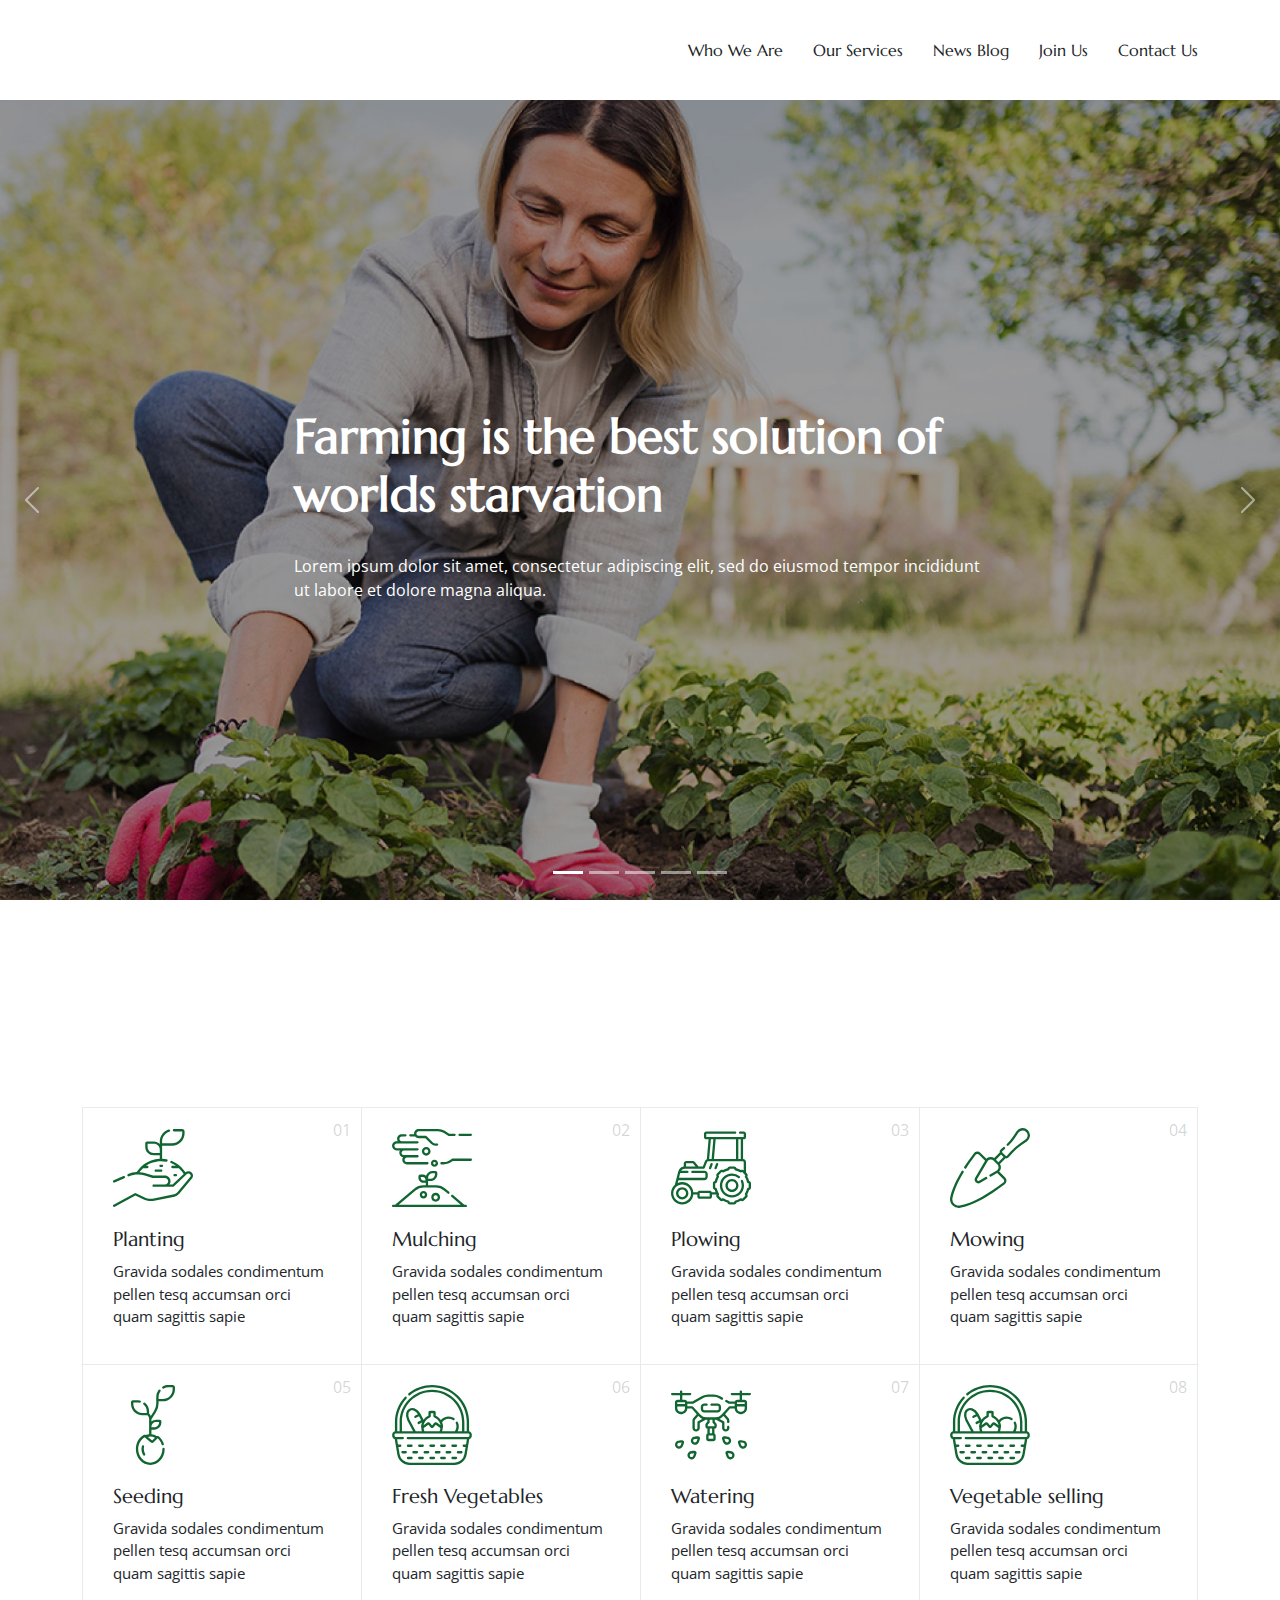
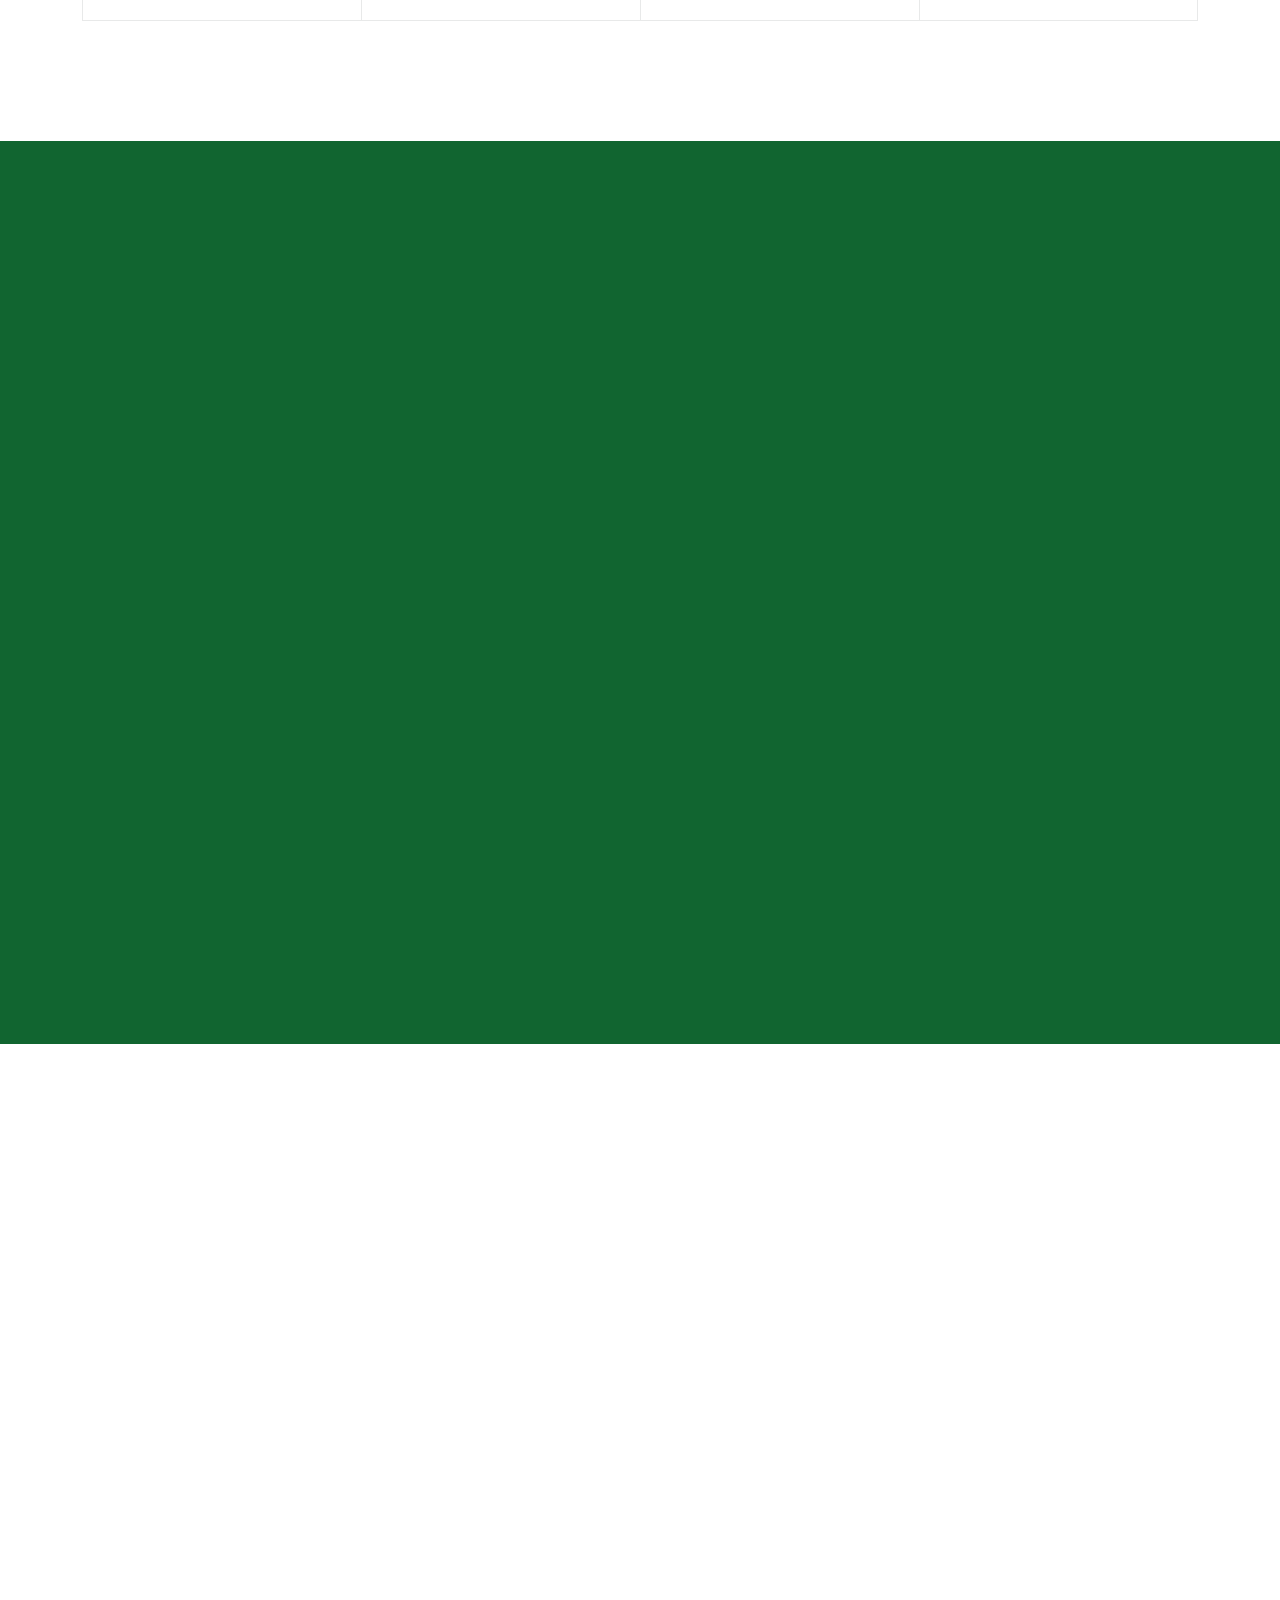
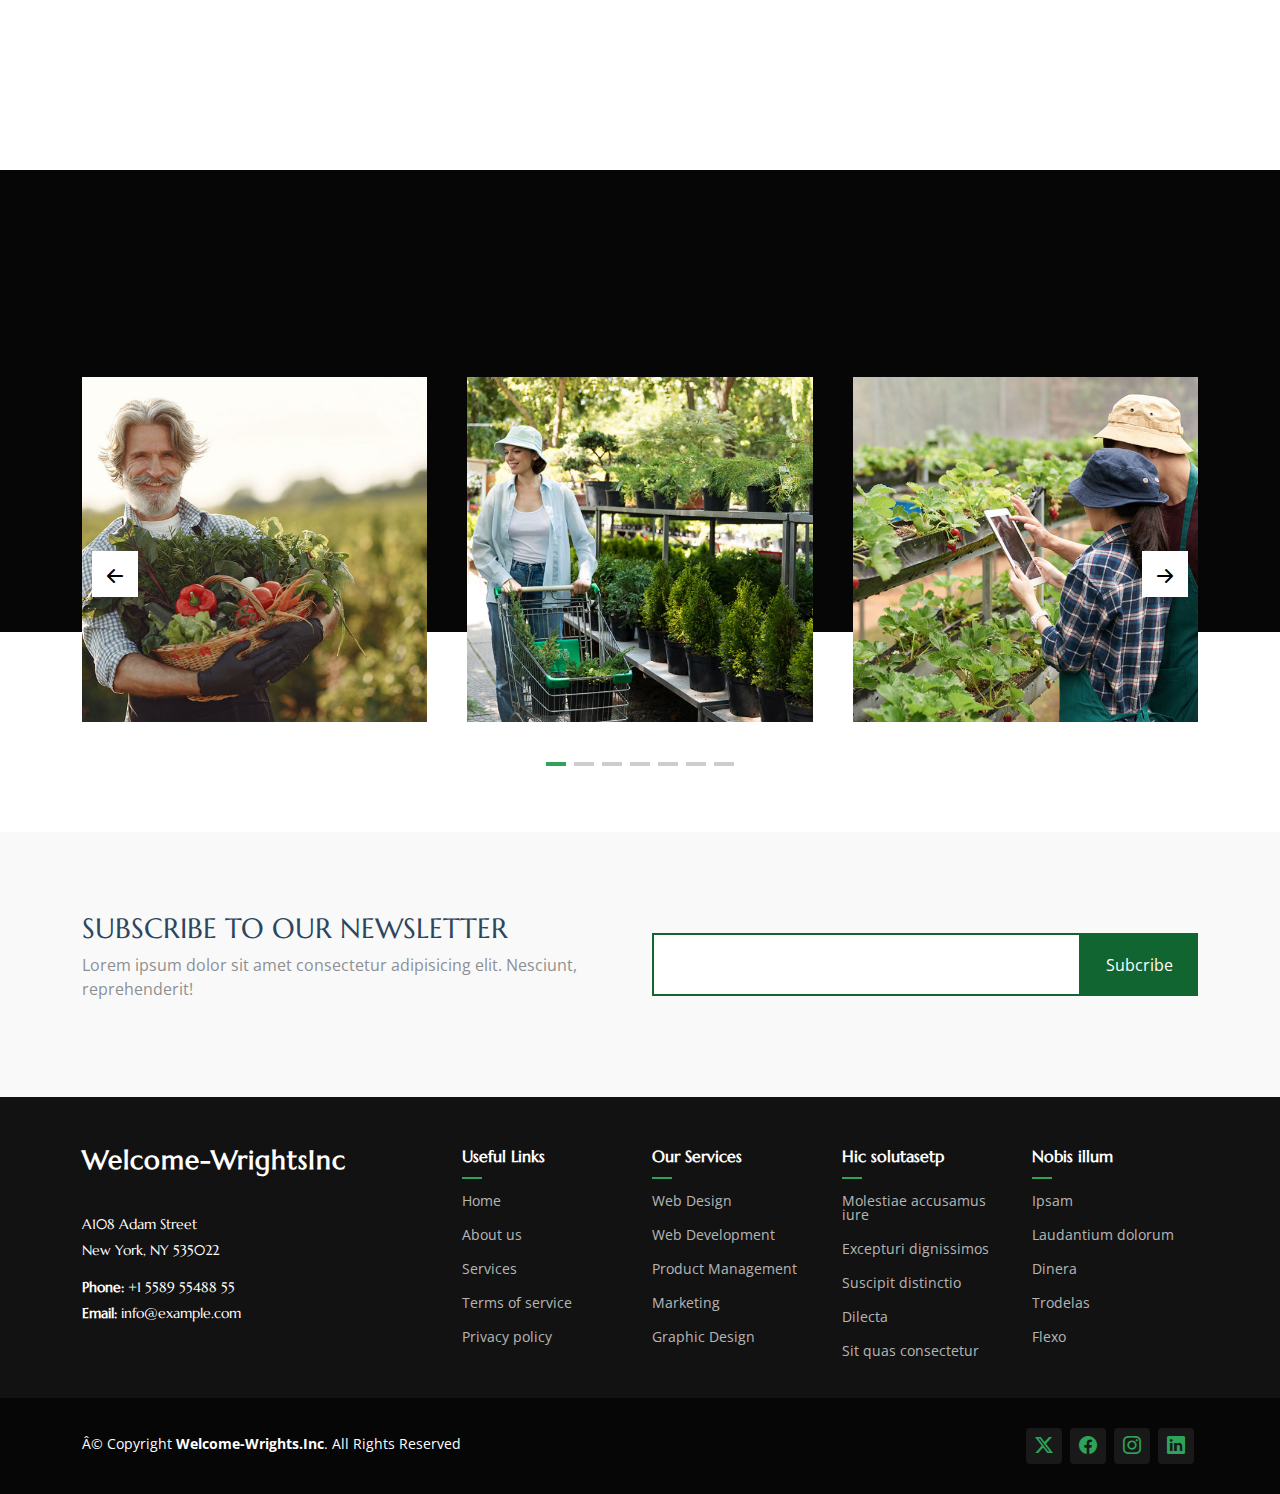
==== index.html @ 8cc0ffb5 "first commit" ====
<!DOCTYPE html>
<html lang="zxx" class="no-js">
<head>
	<!-- Mobile Specific Meta -->
	<meta name="viewport" content="width=device-width, initial-scale=1, shrink-to-fit=no">
	<!-- Favicon-->
	<link rel="shortcut icon" href="img/fav.png">
	<!-- Author Meta -->
	<meta name="author" content="colorlib">
	<script src="https://static.elfsight.com/platform/platform.js" async></script>
	<div class="elfsight-app-9f8ec6e3-cf6f-4359-8023-d1d1eb75f47d" data-elfsight-app-lazy></div>
	<!-- Meta Description -->
	<meta name="google-site-verification" content="7O9SSXPkQpQ-Ui23Q8SfwBInpYuEIX76xic8Qm2KgvQ" />
	<meta name="description" content="">
	<!-- Meta Keyword -->
	<link href="https://unpkg.com/aos@2.3.1/dist/aos.css" rel="stylesheet">

	<script src="https://unpkg.com/aos@2.3.1/dist/aos.js"></script>

	<meta name="keywords" content="">


    <!-- <link rel="manifest" href="site.webmanifest"> -->
    <link rel="shortcut icon" type="image/x-icon" href="#">
    <!-- Place favicon.ico in the root directory -->


    <meta name="og:title" content="Welcome and Wrights Inc"> 
    <meta content="Welcome and Wrights Inc" name="description">
    <!-- <meta content="abitu group limited, An abituworld of services" name="keywords"> -->
  
    <meta content="Welcome and Wrights Inc" name="keywords">
    <meta name="og:image" content="#">


	<!-- meta character set -->
	<meta charset="UTF-8">
	<!-- Site Title -->
	<title>Welcome and Wrights Inc</title>


  <!-- Favicons -->
  <link href="assets/img/favicon.png" rel="icon">
  <link href="assets/img/apple-touch-icon.png" rel="apple-touch-icon">

  <!-- Fonts -->
  <link href="https://fonts.googleapis.com" rel="preconnect">
  <link href="https://fonts.gstatic.com" rel="preconnect" crossorigin>
  <link href="https://fonts.googleapis.com/css2?family=Open+Sans:ital,wght@0,300;0,400;0,500;0,600;0,700;0,800;1,300;1,400;1,500;1,600;1,700;1,800&family=Marcellus:wght@400&display=swap" rel="stylesheet">

  <!-- Vendor CSS Files -->
  <link href="assets/vendor/bootstrap/css/bootstrap.min.css" rel="stylesheet">
  <link href="assets/vendor/bootstrap-icons/bootstrap-icons.css" rel="stylesheet">
  <link href="assets/vendor/aos/aos.css" rel="stylesheet">
  <link href="assets/vendor/swiper/swiper-bundle.min.css" rel="stylesheet">
  <link href="assets/vendor/glightbox/css/glightbox.min.css" rel="stylesheet">

  <!-- Main CSS File -->
  <link href="assets/css/main.css" rel="stylesheet">

  <!-- =======================================================
  * Template Name: AgriCulture
  * Template URL: https://bootstrapmade.com/agriculture-bootstrap-website-template/
  * Updated: Aug 07 2024 with Bootstrap v5.3.3
  * Author: BootstrapMade.com
  * License: https://bootstrapmade.com/license/
  ======================================================== -->
</head>

<body class="index-page">

  <header id="header" class="header d-flex align-items-center position-relative">
    <div class="container-fluid container-xl position-relative d-flex align-items-center justify-content-between">

      <a href="index.html" class="logo d-flex align-items-center">
        <!-- Uncomment the line below if you also wish to use an image logo -->
        <!-- <img src="assets/img/logo.png" alt="AgriCulture"> -->
        <!-- <h1 class="sitename">AgriCulture</h1>  -->
      </a>

      <nav id="navmenu" class="navmenu">
        <ul>
          <li><a href="about.html">Who We Are</a></li>
          <li><a href="services.html">Our Services</a></li>
          <li><a href="blog.html">News Blog</a></li>
          <!-- <li class="dropdown"><a href="#"><span>Dropdown</span> <i class="bi bi-chevron-down toggle-dropdown"></i></a>
            <ul>
              <li><a href="#">Dropdown 1</a></li>
              <li class="dropdown"><a href="#"><span>Deep Dropdown</span> <i class="bi bi-chevron-down toggle-dropdown"></i></a>
                <ul>
                  <li><a href="#">Deep Dropdown 1</a></li>
                  <li><a href="#">Deep Dropdown 2</a></li>
                  <li><a href="#">Deep Dropdown 3</a></li>
                  <li><a href="#">Deep Dropdown 4</a></li>
                  <li><a href="#">Deep Dropdown 5</a></li>
                </ul>
              </li>
              <li><a href="#">Dropdown 2</a></li>
              <li><a href="#">Dropdown 3</a></li>
              <li><a href="#">Dropdown 4</a></li>
            </ul>
          </li> -->
          <li><a href="contact.html">Join Us</a></li>
          <li><a href="">Contact Us</a></li>
        </ul>
        <i class="mobile-nav-toggle d-xl-none bi bi-list"></i>
      </nav>

    </div>
  </header>


  <main class="main">

    <!-- Hero Section -->
    <section id="hero" class="hero section dark-background">

      <div id="hero-carousel" class="carousel slide carousel-fade" data-bs-ride="carousel" data-bs-interval="5000">

        <div class="carousel-item active">
          <img src="assets/img/hero_1.jpg" alt="">
          <div class="carousel-container">
            <h2>Farming is the best solution of worlds starvation</h2>
            <p>Lorem ipsum dolor sit amet, consectetur adipiscing elit, sed do eiusmod tempor incididunt ut labore et dolore magna aliqua.</p>
          </div>
        </div><!-- End Carousel Item -->

        <div class="carousel-item">
          <img src="assets/img/hero_2.jpg" alt="">
          <div class="carousel-container">
            <h2>Organic vegetables is good for health</h2>
            <p>Nam libero tempore, cum soluta nobis est eligendi optio cumque nihil impedit quo minus id quod maxime placeat facere possimus.</p>
          </div>
        </div><!-- End Carousel Item -->

        <div class="carousel-item">
          <img src="assets/img/hero_3.jpg" alt="">
          <div class="carousel-container">
            <h2>Providing Fresh Produce Every Single Day</h2>
            <p>Beatae vitae dicta sunt explicabo. Nemo enim ipsam voluptatem quia voluptas sit aspernatur aut odit aut fugit.</p>
          </div>
        </div><!-- End Carousel Item -->

        <div class="carousel-item">
          <img src="assets/img/hero_4.jpg" alt="">
          <div class="carousel-container">
            <h2>Farming as a Passione</h2>
            <p>Neque porro quisquam est, qui dolorem ipsum quia dolor sit amet, consectetur, adipisci velit, sed quia non numquam eius.</p>
          </div>
        </div><!-- End Carousel Item -->

        <div class="carousel-item">
          <img src="assets/img/hero_5.jpg" alt="">
          <div class="carousel-container">
            <h2>Good Food For All</h2>
            <p>Lorem ipsum dolor sit amet, consectetur adipiscing elit, sed do eiusmod tempor incididunt ut labore et dolore magna aliqua.</p>
          </div>
        </div><!-- End Carousel Item -->

        <a class="carousel-control-prev" href="#hero-carousel" role="button" data-bs-slide="prev">
          <span class="carousel-control-prev-icon bi bi-chevron-left" aria-hidden="true"></span>
        </a>

        <a class="carousel-control-next" href="#hero-carousel" role="button" data-bs-slide="next">
          <span class="carousel-control-next-icon bi bi-chevron-right" aria-hidden="true"></span>
        </a>

        <ol class="carousel-indicators"></ol>

      </div>

    </section><!-- /Hero Section -->

    <!-- Services Section -->
    <section id="services" class="services section">

      <!-- Section Title -->
      <div class="container section-title" data-aos="fade-up">
        <h2>SERVICES</h2>
        <p>Providing Fresh Produce Every Single Day</p>
      </div><!-- End Section Title -->
      <div class="content">
        <div class="container">
          <div class="row g-0">
            <div class="col-lg-3 col-md-6">
              <div class="service-item">
                <span class="number">01</span>
                <div class="service-item-icon">
                  <svg xmlns="http://www.w3.org/2000/svg" version="1.1" xmlns:xlink="http://www.w3.org/1999/xlink" width="80" height="80" x="0" y="0" viewBox="0 0 509.435 509.435" style="enable-background: new 0 0 512 512" xml:space="preserve" class="">
                    <g>
                      <path d="M7.506 347.639c.994 0 2.005-.199 2.976-.619l62.037-26.857a7.5 7.5 0 0 0 3.903-9.862 7.5 7.5 0 0 0-9.862-3.903L4.523 333.255a7.501 7.501 0 0 0 2.983 14.384zM500.883 283.197c-10.953-10.952-28.175-11.423-39.689-1.267l-10.034-13.307c-19.783-26.239-46.1-46.623-76.103-58.948a7.5 7.5 0 0 0-5.699 13.875c11.136 4.575 21.708 10.382 31.567 17.249h-22.621c-4.143 0-7.5 3.358-7.5 7.5s3.357 7.5 7.5 7.5h41.188a169.382 169.382 0 0 1 19.691 21.855l11.048 14.652-71.171 67.597h-19.48a35.772 35.772 0 0 0 6.775-20.976c0-19.837-16.139-35.975-35.976-35.975h-75.023l-48.33-15.005a160.871 160.871 0 0 0-37.992-6.934l2.533-3.359a169.852 169.852 0 0 1 19.67-21.855h27.398c4.143 0 7.5-3.358 7.5-7.5s-3.357-7.5-7.5-7.5h-8.848a165.125 165.125 0 0 1 38.01-19.73c28.992-10.532 60.376-12.89 90.754-6.821a7.498 7.498 0 0 0 8.824-5.885 7.5 7.5 0 0 0-5.885-8.824 184.517 184.517 0 0 0-28.616-3.4v-83.727h64.189c43.49 0 78.872-35.382 78.872-78.872V22.488c0-8.712-7.088-15.801-15.801-15.801h-51.729c-4.143 0-7.5 3.358-7.5 7.5s3.357 7.5 7.5 7.5h51.729c.441 0 .801.359.801.801v11.051c0 35.219-28.653 63.872-63.872 63.872h-64.189V85.559c0-28.082 18.793-53.262 45.701-61.234a7.5 7.5 0 1 0-4.261-14.382c-15.972 4.732-30.338 14.681-40.451 28.015-10.46 13.79-15.988 30.25-15.988 47.601v16.416c-9.59-9.839-22.97-15.965-37.762-15.965h-43.432c-6.193 0-11.232 5.039-11.232 11.232v23.629c0 29.093 23.669 52.762 52.763 52.762h39.663v22.475a183.375 183.375 0 0 0-55.199 10.86c-32.974 11.978-61.705 33.297-83.085 61.653l-9.313 12.351a161.07 161.07 0 0 0-54.289 12.692 7.5 7.5 0 0 0-3.949 9.844 7.498 7.498 0 0 0 9.844 3.949c31.858-13.616 67.62-15.458 100.696-5.188l49.416 15.343c.72.224 1.47.337 2.224.337h76.161c11.566 0 20.976 9.409 20.976 20.975s-9.409 20.976-20.976 20.976h-71.803c-4.143 0-7.5 3.358-7.5 7.5s3.357 7.5 7.5 7.5h123.477a7.5 7.5 0 0 0 5.165-2.062l83.48-79.289c5.56-5.279 14.158-5.167 19.577.252a13.957 13.957 0 0 1 .853 18.9l-80.942 97.046a37.161 37.161 0 0 1-21.112 12.581L259.57 448.474c-20.377 4.113-41.89 1.365-60.575-7.739l-53.332-25.982a7.507 7.507 0 0 0-6.884.162L3.903 488.665a7.5 7.5 0 0 0 7.197 13.161l131.475-71.888 49.849 24.285c21.631 10.538 46.53 13.72 70.114 8.957l129.506-26.146a52.209 52.209 0 0 0 29.663-17.677l80.942-97.046c9.682-11.61 8.923-28.426-1.766-39.114zM258.212 158.634c-20.822 0-37.763-16.94-37.763-37.762V101.01h39.664c20.822 0 37.762 16.94 37.762 37.762v19.861h-39.663z" fill="currentColor" opacity="1" data-original="currentColor"></path>
                      <path d="M319.171 240.778a7.5 7.5 0 0 0-7.5-7.5h-9.43c-4.143 0-7.5 3.358-7.5 7.5s3.357 7.5 7.5 7.5h9.43a7.5 7.5 0 0 0 7.5-7.5zM272.068 264.08c-4.143 0-7.5 3.358-7.5 7.5s3.357 7.5 7.5 7.5h34.888c4.143 0 7.5-3.358 7.5-7.5s-3.357-7.5-7.5-7.5zM400.305 307.996c4.143 0 7.5-3.358 7.5-7.5s-3.357-7.5-7.5-7.5h-8.172c-4.143 0-7.5 3.358-7.5 7.5s3.357 7.5 7.5 7.5z" fill="currentColor" opacity="1" data-original="currentColor"></path>
                    </g>
                  </svg>
                </div>
                <div class="service-item-content">
                  <h3 class="service-heading">Planting</h3>
                  <p>
                    Gravida sodales condimentum pellen tesq accumsan orci quam
                    sagittis sapie
                  </p>
                </div>
              </div>
            </div>
            <div class="col-lg-3 col-md-6">
              <div class="service-item">
                <span class="number">02</span>
                <div class="service-item-icon">
                  <svg xmlns="http://www.w3.org/2000/svg" version="1.1" xmlns:xlink="http://www.w3.org/1999/xlink" width="80" height="80" x="0" y="0" viewBox="0 0 514.314 514.314" style="enable-background: new 0 0 512 512" xml:space="preserve" class="">
                    <g>
                      <path d="M434.176 51.297h72.639c4.143 0 7.5-3.358 7.5-7.5s-3.357-7.5-7.5-7.5h-72.639c-4.143 0-7.5 3.358-7.5 7.5s3.357 7.5 7.5 7.5zM117.994 54.791h30.852c5.47 6.605 13.729 10.82 22.955 10.82h42.865l35.886 35.886c8.246 8.246 19.209 12.787 30.869 12.787h8.32c4.143 0 7.5-3.358 7.5-7.5s-3.357-7.5-7.5-7.5h-8.32c-7.654 0-14.85-2.981-20.262-8.393l-38.083-38.083a7.5 7.5 0 0 0-5.304-2.197H171.8c-8.159 0-14.797-6.638-14.797-14.797s6.638-14.797 14.797-14.797h123.757a66.756 66.756 0 0 1 35.416 10.157l30.374 18.983a7.497 7.497 0 0 0 3.975 1.14h36.891c4.143 0 7.5-3.358 7.5-7.5s-3.357-7.5-7.5-7.5h-34.739l-28.551-17.843a81.742 81.742 0 0 0-43.365-12.437H171.801c-16.43 0-29.797 13.367-29.797 29.798 0 1.349.099 2.675.273 3.977h-24.283a7.5 7.5 0 1 0 0 14.999zM30.38 144.476h20.344a29.724 29.724 0 0 0-4.003 14.921c0 14.399 10.225 26.453 23.795 29.288a29.746 29.746 0 0 0-4.371 15.555c0 16.499 13.423 29.921 29.921 29.921h131.637a7.5 7.5 0 0 0 7.498-7.688 7.5 7.5 0 0 0-8.307-7.311H96.065c-8.228 0-14.921-6.694-14.921-14.921s6.693-14.921 14.921-14.921H163.9c4.143 0 7.5-3.358 7.5-7.5s-3.357-7.5-7.5-7.5H76.643c-8.228 0-14.922-6.694-14.922-14.921s6.694-14.921 14.922-14.921H163.9c4.143 0 7.5-3.358 7.5-7.5s-3.357-7.5-7.5-7.5H30.38c-8.228 0-14.921-6.694-14.921-14.921s6.693-14.921 14.921-14.921H163.9c4.143 0 7.5-3.358 7.5-7.5s-3.357-7.5-7.5-7.5H62.547c-8.228 0-14.921-6.694-14.921-14.921s6.693-14.921 14.921-14.921h23.485c4.143 0 7.5-3.358 7.5-7.5s-3.357-7.5-7.5-7.5H62.547c-16.498 0-29.921 13.423-29.921 29.921a29.719 29.719 0 0 0 4.003 14.921H30.38C13.882 84.636.459 98.059.459 114.557s13.423 29.919 29.921 29.919zM506.814 196.74H389.248a7.497 7.497 0 0 0-4.629 1.599l-5.613 4.403c-13.495 10.588-30.375 16.42-47.529 16.42h-12.272a7.5 7.5 0 0 0-8.309 7.5 7.5 7.5 0 0 0 7.5 7.5h13.081c20.496 0 40.664-6.967 56.788-19.618l3.574-2.804h114.976a7.5 7.5 0 1 0-.001-15z" fill="currentColor" opacity="1" data-original="currentColor" class=""></path>
                      <path d="M192.215 150.164c0 15.372 12.506 27.878 27.878 27.878s27.879-12.506 27.879-27.878-12.507-27.878-27.879-27.878-27.878 12.506-27.878 27.878zm40.757 0c0 7.101-5.777 12.878-12.879 12.878-7.101 0-12.878-5.777-12.878-12.878s5.777-12.878 12.878-12.878c7.101-.001 12.879 5.777 12.879 12.878zM273.049 203.771c-12.599 0-22.848 10.25-22.848 22.848s10.249 22.847 22.848 22.847 22.848-10.249 22.848-22.847-10.25-22.848-22.848-22.848zm0 30.695c-4.327 0-7.848-3.52-7.848-7.847s3.521-7.848 7.848-7.848 7.848 3.521 7.848 7.848-3.521 7.847-7.848 7.847zM474.178 493.298h-9.202l-73.199-62.323c-3.155-2.686-7.888-2.305-10.573.849s-2.305 7.887.849 10.572l59.785 50.902H43.105l108.164-92.092a77.855 77.855 0 0 1 50.423-18.558h81.558a77.851 77.851 0 0 1 50.423 18.558l24.029 20.458a7.498 7.498 0 0 0 10.573-.849 7.5 7.5 0 0 0-.849-10.572l-24.029-20.458a92.867 92.867 0 0 0-60.147-22.137h-51.158v-26.806h15.44c24.205 0 43.896-19.692 43.896-43.897v-8.808c0-6.785-5.52-12.305-12.305-12.305h-18.135c-19.99 0-36.891 13.437-42.174 31.749-5.716-4.945-13.156-7.947-21.29-7.947h-15.061c-6.942 0-12.591 5.648-12.591 12.592v7.399c0 17.97 14.619 32.589 32.589 32.589h14.629v15.433h-15.399a92.867 92.867 0 0 0-60.147 22.137L19.967 493.298H7.5c-4.143 0-7.5 3.358-7.5 7.5s3.357 7.5 7.5 7.5h466.678a7.5 7.5 0 0 0 0-15zM232.092 319.73c0-15.934 12.963-28.897 28.897-28.897h15.439v6.112c0 15.934-12.963 28.897-28.896 28.897h-15.44zm-16.978 17.485h-12.651c-9.698 0-17.589-7.89-17.589-17.589v-4.991h12.651c9.698 0 17.589 7.89 17.589 17.589z" fill="currentColor" opacity="1" data-original="currentColor" class=""></path>
                      <path d="M178.358 429.065c0 13.218 10.754 23.972 23.972 23.972s23.972-10.753 23.972-23.972-10.754-23.972-23.972-23.972-23.972 10.753-23.972 23.972zm32.944 0c0 4.947-4.024 8.972-8.972 8.972s-8.972-4.025-8.972-8.972 4.024-8.972 8.972-8.972 8.972 4.024 8.972 8.972zM252.23 445.536c0 15.706 12.777 28.484 28.483 28.484s28.484-12.778 28.484-28.484-12.778-28.484-28.484-28.484-28.483 12.778-28.483 28.484zm41.968 0c0 7.435-6.049 13.484-13.484 13.484s-13.483-6.049-13.483-13.484 6.049-13.484 13.483-13.484c7.435 0 13.484 6.049 13.484 13.484z" fill="currentColor" opacity="1" data-original="currentColor" class=""></path>
                    </g>
                  </svg>
                </div>
                <div class="service-item-content">
                  <h3 class="service-heading">Mulching</h3>
                  <p>
                    Gravida sodales condimentum pellen tesq accumsan orci quam
                    sagittis sapie
                  </p>
                </div>
              </div>
            </div>
            <div class="col-lg-3 col-md-6">
              <div class="service-item">
                <span class="number">03</span>
                <div class="service-item-icon">
                  <svg xmlns="http://www.w3.org/2000/svg" version="1.1" xmlns:xlink="http://www.w3.org/1999/xlink" width="80" height="80" x="0" y="0" viewBox="0 0 516.53 516.53" style="enable-background: new 0 0 512 512" xml:space="preserve" class="">
                    <g>
                      <path d="M504.085 341.447a113.617 113.617 0 0 0-11.524-27.805c3.866-6.212 3.104-14.506-2.288-19.897l-5.804-5.804v-67.388c0-10.907-8.398-19.878-19.066-20.817V73.099h4.012c8.301 0 15.054-6.753 15.054-15.054V37.599c0-8.301-6.753-15.054-15.054-15.054h-23.242a7.5 7.5 0 0 0 0 15l23.296.054-.054 20.5-241.554-.054.054-20.5H414.21a7.5 7.5 0 0 0 0-15H227.916c-8.301 0-15.054 6.753-15.054 15.054v20.446c0 8.301 6.753 15.054 15.054 15.054h14.719L231.27 201.13c-5.215 2.077-9.463 6.215-11.642 11.675l-14.014 35.128h-27.323l-24.417-28.857a16.73 16.73 0 0 0-12.795-5.936H99.071c-9.242 0-16.761 7.519-16.761 16.761v18.66a44.759 44.759 0 0 0-35.97 33.278L24.937 367.09C9.676 380.359 0 399.894 0 421.658c0 39.881 32.446 72.327 72.328 72.327 37.349 0 68.174-28.457 71.938-64.827h25.905v12.546c0 8.282 6.738 15.02 15.02 15.02h64.364c8.282 0 15.02-6.738 15.02-15.02v-12.546h29.374c-3.278 6.098-2.356 13.875 2.785 19.016l19.555 19.554a16 16 0 0 0 11.388 4.718c3.045 0 5.961-.839 8.506-2.431a113.556 113.556 0 0 0 27.808 11.525c1.662 7.123 8.064 12.445 15.686 12.445h27.655c7.602 0 13.99-5.293 15.672-12.441a113.582 113.582 0 0 0 27.814-11.525 15.986 15.986 0 0 0 8.514 2.427c4.302 0 8.346-1.675 11.388-4.717l19.555-19.555c5.396-5.396 6.156-13.7 2.29-19.901a113.607 113.607 0 0 0 11.522-27.801c7.123-1.662 12.445-8.064 12.445-15.686v-27.655c-.002-7.621-5.324-14.023-12.447-15.684zm-53.681-141.805h-15.681V73.099h15.681zM419.723 73.099v126.543h-142.46l11.233-126.543zm-146.286 0-11.233 126.543h-15.743l11.234-126.543zM99.071 228.14h42.008c.519 0 1.008.227 1.344.624l16.219 19.169H97.311v-18.032c0-.971.79-1.761 1.76-1.761zm-51.11 108.845h167.157c12.315 0 22.334-10.019 22.334-22.334v-16.152c0-12.315-10.019-22.334-22.334-22.334h-77.364a7.5 7.5 0 0 0 0 15h77.364c4.044 0 7.334 3.29 7.334 7.334v16.152c0 4.044-3.29 7.334-7.334 7.334H51.727l7.738-30.821h46.327a7.5 7.5 0 0 0 0-15h-40.76a29.774 29.774 0 0 1 24.779-13.231h120.886a7.5 7.5 0 0 0 6.966-4.721l15.897-39.849a5.883 5.883 0 0 1 5.49-3.721h224.51a5.916 5.916 0 0 1 5.91 5.91v52.522c-5.348-4.343-12.853-4.747-18.636-1.165a113.598 113.598 0 0 0-27.818-11.532c-1.662-7.123-8.063-12.445-15.685-12.445h-27.655c-7.602 0-13.99 5.294-15.672 12.441a113.583 113.583 0 0 0-27.818 11.527c-6.213-3.868-14.506-3.104-19.897 2.288l-19.555 19.555c-5.375 5.375-6.149 13.637-2.28 19.884a113.572 113.572 0 0 0-11.531 27.818c-7.123 1.662-12.445 8.063-12.445 15.685v27.655c0 7.602 5.293 13.99 12.441 15.672 1.242 4.67 2.784 9.24 4.603 13.699h-24.12c-2.277-5.402-7.626-9.204-13.847-9.204h-64.364c-6.221 0-11.569 3.802-13.847 9.204h-27.078c-3.764-36.371-34.589-64.828-71.938-64.828a71.896 71.896 0 0 0-28.994 6.086zm24.367 142c-31.61 0-57.328-25.717-57.328-57.327s25.717-57.328 57.328-57.328 57.327 25.717 57.327 57.328-25.717 57.327-57.327 57.327zm177.24-37.262h-.013l-64.384-.02.02-21.75 64.384.02zm251.962-56.937c0 .609-.496 1.105-1.189 1.105-4.816 0-8.956 3.287-10.065 7.992a98.695 98.695 0 0 1-12.139 29.288c-2.543 4.113-1.939 9.365 1.447 12.75l.084.084a1.105 1.105 0 0 1 0 1.562l-19.555 19.555a1.085 1.085 0 0 1-.781.323c-.208 0-.514-.056-.761-.303a3.326 3.326 0 0 0-.084-.084c-3.406-3.407-8.658-4.01-12.77-1.467a98.657 98.657 0 0 1-29.288 12.138c-4.706 1.11-7.992 5.25-7.992 10.15 0 .609-.496 1.105-1.104 1.105h-27.655c-.609 0-1.105-.496-1.105-1.189 0-4.816-3.287-8.956-7.992-10.066a98.69 98.69 0 0 1-29.287-12.137 10.35 10.35 0 0 0-5.455-1.561c-2.68 0-5.338 1.049-7.38 3.091a1.085 1.085 0 0 1-.781.323c-.208 0-.513-.056-.781-.324l-19.555-19.555c-.431-.431-.431-1.132.064-1.627 3.406-3.406 4.009-8.657 1.466-12.77a98.66 98.66 0 0 1-12.138-29.287c-1.11-4.706-5.25-7.992-10.15-7.992a1.107 1.107 0 0 1-1.105-1.105V357.13c0-.609.496-1.104 1.189-1.104 4.816 0 8.956-3.287 10.066-7.992a98.661 98.661 0 0 1 12.138-29.288c2.542-4.112 1.939-9.364-1.531-12.833a1.106 1.106 0 0 1 0-1.563l19.555-19.555c.431-.431 1.132-.431 1.626.064 3.407 3.408 8.658 4.011 12.77 1.467a98.666 98.666 0 0 1 29.288-12.138c4.706-1.11 7.992-5.25 7.992-10.15 0-.609.496-1.105 1.105-1.105h27.655c.609 0 1.104.496 1.104 1.189 0 4.816 3.287 8.956 7.992 10.066a98.664 98.664 0 0 1 29.288 12.139c4.113 2.543 9.365 1.939 12.833-1.531a1.107 1.107 0 0 1 1.563 0l19.555 19.555c.431.431.431 1.132-.062 1.625-3.408 3.406-4.012 8.658-1.468 12.771a98.666 98.666 0 0 1 12.138 29.288c1.11 4.706 5.25 7.992 10.066 7.992h.084c.609 0 1.105.496 1.105 1.104z" fill="currentColor" opacity="1" data-original="currentColor" class=""></path>
                      <path d="M454.895 335.721a7.5 7.5 0 0 0-3.834 9.889 62.412 62.412 0 0 1 5.335 25.349c0 34.678-28.213 62.891-62.891 62.891s-62.891-28.213-62.891-62.891c0-34.679 28.213-62.892 62.891-62.892a62.934 62.934 0 0 1 40.397 14.703 7.5 7.5 0 0 0 10.566-.923 7.5 7.5 0 0 0-.923-10.566 77.96 77.96 0 0 0-50.041-18.213c-42.949 0-77.891 34.942-77.891 77.892 0 42.949 34.942 77.891 77.891 77.891s77.891-34.942 77.891-77.891c0-10.895-2.224-21.46-6.611-31.403a7.5 7.5 0 0 0-9.889-3.836zM72.328 381.807c-21.974 0-39.851 17.877-39.851 39.851s17.877 39.851 39.851 39.851 39.851-17.877 39.851-39.851-17.878-39.851-39.851-39.851zm0 64.702c-13.703 0-24.851-11.148-24.851-24.851s11.148-24.851 24.851-24.851 24.851 11.148 24.851 24.851-11.149 24.851-24.851 24.851z" fill="currentColor" opacity="1" data-original="currentColor" class=""></path>
                      <path d="M393.504 328.829c-23.23 0-42.13 18.899-42.13 42.13 0 23.23 18.899 42.129 42.13 42.129s42.13-18.899 42.13-42.129-18.9-42.13-42.13-42.13zm0 69.26c-14.959 0-27.13-12.17-27.13-27.129s12.17-27.13 27.13-27.13 27.13 12.17 27.13 27.13c0 14.958-12.171 27.129-27.13 27.129zM249.861 265.585a7.487 7.487 0 0 0 2.663.491 7.503 7.503 0 0 0 7.013-4.838l9.438-24.841a7.5 7.5 0 0 0-14.022-5.328l-9.438 24.841a7.499 7.499 0 0 0 4.346 9.675zM285.384 265.585a7.487 7.487 0 0 0 2.663.491 7.502 7.502 0 0 0 7.012-4.838l9.439-24.841a7.5 7.5 0 0 0-4.347-9.675 7.5 7.5 0 0 0-9.675 4.347l-9.439 24.841a7.5 7.5 0 0 0 4.347 9.675z" fill="currentColor" opacity="1" data-original="currentColor" class=""></path>
                    </g>
                  </svg>
                </div>
                <div class="service-item-content">
                  <h3 class="service-heading">Plowing</h3>
                  <p>
                    Gravida sodales condimentum pellen tesq accumsan orci quam
                    sagittis sapie
                  </p>
                </div>
              </div>
            </div>
            <div class="col-lg-3 col-md-6">
              <div class="service-item">
                <span class="number">04</span>
                <div class="service-item-icon">
                  <svg xmlns="http://www.w3.org/2000/svg" version="1.1" xmlns:xlink="http://www.w3.org/1999/xlink" width="80" height="80" x="0" y="0" viewBox="0 0 509.389 509.389" style="enable-background: new 0 0 512 512" xml:space="preserve" class="">
                    <g>
                      <path d="M495.69 14.267A46.636 46.636 0 0 0 458.364.766a46.637 46.637 0 0 0-34.257 20.05l-24.614 35.749a309.594 309.594 0 0 1-37.289 44.521 7.5 7.5 0 0 0 10.544 10.668 324.596 324.596 0 0 0 39.1-46.684l24.614-35.749a31.674 31.674 0 0 1 23.268-13.618 31.66 31.66 0 0 1 25.354 9.17 31.681 31.681 0 0 1 9.171 25.355 31.679 31.679 0 0 1-13.618 23.267l-35.75 24.615a324.066 324.066 0 0 0-59.859 53.246l-22.502 25.667a5.412 5.412 0 0 1-3.933 1.86c-1.518.071-2.966-.518-4.047-1.599l-21.873-21.872c-1.081-1.082-1.649-2.52-1.599-4.048s.711-2.925 1.86-3.933l15.802-13.854a7.5 7.5 0 0 0-9.889-11.279l-15.802 13.854a20.546 20.546 0 0 0-6.964 14.719 20.37 20.37 0 0 0 .64 5.69l-35.241 35.241c-7.726-5.323-17.119-7.656-26.65-6.449-8.734 1.104-16.614 5.058-22.612 11.157l-37.903-37.903a28.552 28.552 0 0 0-22.3-8.292 28.547 28.547 0 0 0-20.847 11.457c-23.749 31.972-43.447 60.009-60.222 85.713a7.5 7.5 0 0 0 6.275 11.6 7.495 7.495 0 0 0 6.288-3.402c16.606-25.447 36.135-53.239 59.7-84.966a13.562 13.562 0 0 1 9.903-5.441 13.585 13.585 0 0 1 10.595 3.939l39.789 39.789-63.489 107.398c-5.606 9.484-4.179 21.121 3.554 28.957 4.724 4.785 10.89 7.271 17.211 7.271 4.233-.001 8.536-1.115 12.519-3.399l40.792-24.114a7.499 7.499 0 1 0-7.632-12.912l-40.706 24.064c-4.745 2.723-9.055 1.038-11.506-1.446-1.129-1.144-4.561-5.302-1.318-10.787L239.37 211.63c3.736-6.32 10.058-10.474 17.342-11.395 7.292-.918 14.44 1.529 19.633 6.722l25.938 25.938c5.187 5.186 7.654 12.36 6.771 19.686-.878 7.28-4.911 13.598-10.99 17.288l-44.019 26.021a7.5 7.5 0 0 0 7.632 12.912l38.725-22.893 40.397 40.396a13.558 13.558 0 0 1 3.938 10.564 13.606 13.606 0 0 1-5.428 9.926c-54.818 40.993-97.27 69.301-137.646 91.785-50.099 27.898-95.647 45.713-139.25 54.462-13.202 2.648-26.235-1.337-35.759-10.935a40.033 40.033 0 0 1-10.799-36.472c10.129-48.517 33.232-101.845 70.63-163.033a7.501 7.501 0 0 0-12.799-7.823c-38.309 62.679-62.028 117.563-72.515 167.79-3.796 18.186 1.75 36.916 14.835 50.103 10.368 10.45 24.27 16.146 38.625 16.145 3.564 0 7.159-.352 10.732-1.068 45.149-9.06 92.12-27.398 143.597-56.063 40.984-22.823 83.956-51.469 139.331-92.878a28.597 28.597 0 0 0 11.407-20.864 28.554 28.554 0 0 0-8.292-22.245l-38.525-38.525c6.079-6.031 10.002-13.987 11.063-22.799 1.106-9.18-1.037-18.215-5.937-25.753l35.39-35.39a20.4 20.4 0 0 0 5.022.654 20.546 20.546 0 0 0 15.384-6.975l22.502-25.667a309.032 309.032 0 0 1 57.086-50.779l35.749-24.614a46.635 46.635 0 0 0 20.05-34.256 46.63 46.63 0 0 0-13.5-37.328zM340.732 184.685l-32.723 32.723-15.459-15.459 32.723-32.723z" fill="currentColor" opacity="1" data-original="currentColor"></path>
                    </g>
                  </svg>
                </div>
                <div class="service-item-content">
                  <h3 class="service-heading">Mowing</h3>
                  <p>
                    Gravida sodales condimentum pellen tesq accumsan orci quam
                    sagittis sapie
                  </p>
                </div>
              </div>
            </div>

            <div class="col-lg-3 col-md-6">
              <div class="service-item">
                <span class="number">05</span>
                <div class="service-item-icon">
                  <svg xmlns="http://www.w3.org/2000/svg" version="1.1" xmlns:xlink="http://www.w3.org/1999/xlink" width="80" height="80" x="0" y="0" viewBox="0 0 513.089 513.089" style="enable-background: new 0 0 512 512" xml:space="preserve" class="">
                    <g>
                      <path d="M194.209 386.877a7.497 7.497 0 0 0-9.15 5.363 75.07 75.07 0 0 0-2.428 18.947c0 13.789 3.615 27 10.454 38.204a7.494 7.494 0 0 0 10.308 2.495 7.5 7.5 0 0 0 2.494-10.309c-5.401-8.851-8.257-19.359-8.257-30.39a60.09 60.09 0 0 1 1.941-15.16 7.497 7.497 0 0 0-5.362-9.15z" fill="currentColor" opacity="1" data-original="currentColor"></path>
                      <path d="M382.56 0h-27.319c-12.654 0-25.236 3.119-36.386 9.021a7.5 7.5 0 0 0 7.018 13.258c9.124-4.83 19.005-7.278 29.368-7.278h27.222v12.022c0 34.679-28.213 62.892-62.892 62.892h-27.222V77.893c0-13.309 4.12-26.038 11.914-36.811a7.5 7.5 0 0 0-12.153-8.793c-9.657 13.347-14.762 29.117-14.762 45.604V119.154a88.294 88.294 0 0 1-14.296 48.23l-20.501 31.543a46.65 46.65 0 0 0-9.615-13.916l-1.273-1.273v-14.053c0-21.604-9.58-41.872-26.284-55.608a7.5 7.5 0 0 0-9.528 11.586c13.226 10.876 20.812 26.922 20.812 44.022v9.66h-29.069c-31.412 0-56.968-25.556-56.968-56.968v-9.66h29.069c3.454 0 6.976.329 10.467.977a7.5 7.5 0 0 0 2.738-14.748 72.57 72.57 0 0 0-13.205-1.229h-31.883c-6.72 0-12.187 5.467-12.187 12.186v12.474c0 39.684 32.284 71.968 71.968 71.968h33.463l1.273 1.273c5.979 5.979 9.271 13.927 9.271 22.381v98.306a79.003 79.003 0 0 0-21.446 5.114c-4.152-2.798-9.597-3.045-13.983-.509-30.558 17.671-49.541 52.263-49.541 90.277 0 56.188 41.481 101.901 92.47 101.901s92.47-45.713 92.47-101.901c0-.237-.004-.473-.009-.709l-.005-.334a7.5 7.5 0 0 0-7.499-7.433h-.068a7.5 7.5 0 0 0-7.433 7.567l.014.909c0 47.917-34.753 86.901-77.47 86.901s-77.47-38.984-77.47-86.901c0-32.212 15.656-61.449 40.948-76.643l40.182 34.094c5.225 4.433 13.1 4.099 17.929-.761l25.512-25.668c11.649 10.022 20.473 23.408 25.562 38.809a7.496 7.496 0 0 0 9.475 4.768 7.5 7.5 0 0 0 4.768-9.474c-6.15-18.613-17.027-34.756-31.454-46.681-4.011-3.317-9.358-3.923-13.824-1.93-10.53-6.377-22.136-10.243-34.128-11.384v-29.695h18.365c25.013 0 45.362-20.35 45.362-45.362v-7.928c0-6.115-4.975-11.089-11.089-11.089h-22.276c-11.667 0-22.318 4.429-30.362 11.693v-13.713l29.028-44.665a103.263 103.263 0 0 0 16.72-56.404v-14.239h27.222c42.949 0 77.892-34.942 77.892-77.892v-12.12C397.462 6.685 390.777 0 382.56 0zM251.211 356.136l-27.468-23.306a63.694 63.694 0 0 1 15.358-1.884c10.366 0 20.534 2.525 29.851 7.34zm25.752-118.894h18.365v4.017c0 16.742-13.62 30.362-30.362 30.362h-18.365v-4.017c0-16.741 13.62-30.362 30.362-30.362z" fill="currentColor" opacity="1" data-original="currentColor"></path>
                    </g>
                  </svg>
                </div>
                <div class="service-item-content">
                  <h3 class="service-heading">Seeding</h3>
                  <p>
                    Gravida sodales condimentum pellen tesq accumsan orci quam
                    sagittis sapie
                  </p>
                </div>
              </div>
            </div>
            <div class="col-lg-3 col-md-6">
              <div class="service-item">
                <span class="number">06</span>
                <div class="service-item-icon">
                  <svg xmlns="http://www.w3.org/2000/svg" version="1.1" xmlns:xlink="http://www.w3.org/1999/xlink" width="80" height="80" x="0" y="0" viewBox="0 0 511.67 511.67" style="enable-background: new 0 0 512 512" xml:space="preserve" class="">
                    <g>
                      <path d="M492.96 296.401v-59.276c0-63.338-24.665-122.886-69.452-167.673C378.721 24.666 319.174 0 255.835 0c-54.517 0-107.757 18.967-149.914 53.407a7.5 7.5 0 1 0 9.491 11.616C154.896 32.765 204.767 15 255.835 15c59.332 0 115.112 23.105 157.066 65.059 41.953 41.954 65.059 97.734 65.059 157.066v58.7h-15v-58.7C462.96 122.916 370.044 30 255.835 30S48.71 122.916 48.71 237.125v58.7h-15v-58.7c0-56.142 21.01-109.737 59.158-150.913a7.502 7.502 0 0 0-11.004-10.195C41.139 119.975 18.71 177.19 18.71 237.125v59.276c-10.029 2.3-17.535 11.291-17.535 22.008v5.81c0 10.194 6.791 18.828 16.085 21.627l16.782 99.17c6.535 38.622 39.71 66.654 78.882 66.654h285.822c39.172 0 72.347-28.032 78.882-66.654l16.782-99.17c9.294-2.798 16.085-11.432 16.085-21.627v-5.81c0-10.717-7.506-19.708-17.535-22.008zM63.71 237.125C63.71 131.187 149.896 45 255.835 45S447.96 131.187 447.96 237.125v58.7h-27.888a64.77 64.77 0 0 0 7.259-29.747c0-9.561-2.046-18.787-6.081-27.423a7.5 7.5 0 0 0-13.59 6.35c3.1 6.633 4.671 13.723 4.671 21.073a49.851 49.851 0 0 1-9.875 29.747h-82.073a68.421 68.421 0 0 0 3.912-22.766l-.003-.369a10.737 10.737 0 0 0 2.441-7.707l-.074-.952a81.022 81.022 0 0 0-6.053-25.058c9.161-14.126 24.883-22.763 41.856-22.763a49.676 49.676 0 0 1 26.83 7.844 7.5 7.5 0 0 0 8.086-12.634 64.65 64.65 0 0 0-34.916-10.21c-19.407 0-37.547 8.686-49.744 23.261a81.08 81.08 0 0 0-25.89-24.171l-7.325-4.298v-19.86c0-6.111-4.972-11.083-11.083-11.083h-24.17c-6.111 0-11.083 4.972-11.083 11.083v19.86l-7.325 4.298a81.067 81.067 0 0 0-24.083 21.633l-21.606-40.574a68.923 68.923 0 0 0-37.588-32.526 39.21 39.21 0 0 0-31.641 2.285 39.215 39.215 0 0 0-19.556 24.977 68.922 68.922 0 0 0 6.006 49.343l37.481 70.388H63.71zm88.14 58.7-41.235-77.438a53.95 53.95 0 0 1-4.701-38.625c1.687-6.691 5.971-12.162 12.061-15.405 6.091-3.244 13.022-3.745 19.516-1.409a53.936 53.936 0 0 1 28.384 23.614L146.29 196.99a7.5 7.5 0 0 0 7.051 13.241l19.627-10.451 13.619 25.575-19.627 10.451a7.5 7.5 0 0 0 7.051 13.241l17.809-9.483a81.015 81.015 0 0 0-5.807 24.466l-.074.961a10.774 10.774 0 0 0 1.468 6.319c-.018.6-.03 1.185-.03 1.752a68.427 68.427 0 0 0 3.914 22.766H151.85zm116.357-89.059 11.029 6.472a66.163 66.163 0 0 1 31.323 43.794l-23.74-16.479a13.027 13.027 0 0 0-17.511 2.36l-12.974 15.524-12.974-15.525c-2.59-3.099-6.283-4.719-10.029-4.719-2.584 0-5.193.771-7.481 2.359l-23.74 16.478a66.163 66.163 0 0 1 31.323-43.794l11.029-6.472a7.5 7.5 0 0 0 3.704-6.469v-20.238h16.336v20.238a7.504 7.504 0 0 0 3.705 6.471zm-60.729 89.059a53.472 53.472 0 0 1-5.062-20.774c.171-.105.342-.21.509-.326l30.046-20.854 15.047 18.007c2.065 2.471 5.097 3.888 8.317 3.888s6.252-1.417 8.317-3.888v-.001l15.047-18.006 29.574 20.527a53.458 53.458 0 0 1-5.081 21.428h-96.714zm288.017 28.394c0 4.182-3.402 7.584-7.584 7.584H101.084c-4.143 0-7.5 3.358-7.5 7.5s3.357 7.5 7.5 7.5h377.952l-5.751 33.987h-14.299c-4.143 0-7.5 3.358-7.5 7.5s3.357 7.5 7.5 7.5h11.76l-7.907 46.723a64.83 64.83 0 0 1-64.093 54.157H112.924a64.83 64.83 0 0 1-64.093-54.157l-7.907-46.723h11.76c4.143 0 7.5-3.358 7.5-7.5s-3.357-7.5-7.5-7.5H38.386l-5.751-33.987h36.487c4.143 0 7.5-3.358 7.5-7.5s-3.357-7.5-7.5-7.5H23.759c-4.182 0-7.584-3.402-7.584-7.584v-5.81c0-4.182 3.402-7.584 7.584-7.584h464.152c4.182 0 7.584 3.402 7.584 7.584z" fill="currentColor" opacity="1" data-original="currentColor"></path>
                      <path d="M246.338 395.79h21.993c4.143 0 7.5-3.358 7.5-7.5s-3.357-7.5-7.5-7.5h-21.993c-4.143 0-7.5 3.358-7.5 7.5s3.357 7.5 7.5 7.5zM174.455 395.79h21.994c4.143 0 7.5-3.358 7.5-7.5s-3.357-7.5-7.5-7.5h-21.994c-4.143 0-7.5 3.358-7.5 7.5s3.357 7.5 7.5 7.5zM102.573 395.79h21.994c4.143 0 7.5-3.358 7.5-7.5s-3.357-7.5-7.5-7.5h-21.994a7.5 7.5 0 0 0 0 15zM315.221 395.79h21.994c4.143 0 7.5-3.358 7.5-7.5s-3.357-7.5-7.5-7.5h-21.994c-4.143 0-7.5 3.358-7.5 7.5s3.357 7.5 7.5 7.5zM387.103 395.79h21.994c4.143 0 7.5-3.358 7.5-7.5s-3.357-7.5-7.5-7.5h-21.994c-4.143 0-7.5 3.358-7.5 7.5s3.357 7.5 7.5 7.5zM246.338 474.186h21.993c4.143 0 7.5-3.358 7.5-7.5s-3.357-7.5-7.5-7.5h-21.993c-4.143 0-7.5 3.358-7.5 7.5s3.357 7.5 7.5 7.5zM174.455 474.186h21.994c4.143 0 7.5-3.358 7.5-7.5s-3.357-7.5-7.5-7.5h-21.994c-4.143 0-7.5 3.358-7.5 7.5s3.357 7.5 7.5 7.5zM102.573 474.186h21.994c4.143 0 7.5-3.358 7.5-7.5s-3.357-7.5-7.5-7.5h-21.994a7.5 7.5 0 0 0 0 15zM337.215 459.186h-21.994c-4.143 0-7.5 3.358-7.5 7.5s3.357 7.5 7.5 7.5h21.994a7.5 7.5 0 0 0 0-15zM387.103 474.186h21.994c4.143 0 7.5-3.358 7.5-7.5s-3.357-7.5-7.5-7.5h-21.994c-4.143 0-7.5 3.358-7.5 7.5s3.357 7.5 7.5 7.5zM273.606 430.229a7.5 7.5 0 0 0 7.5 7.5H303.1c4.143 0 7.5-3.358 7.5-7.5s-3.357-7.5-7.5-7.5h-21.994a7.5 7.5 0 0 0-7.5 7.5zM201.725 430.229a7.5 7.5 0 0 0 7.5 7.5h21.994c4.143 0 7.5-3.358 7.5-7.5s-3.357-7.5-7.5-7.5h-21.994a7.5 7.5 0 0 0-7.5 7.5zM129.843 430.229a7.5 7.5 0 0 0 7.5 7.5h21.993c4.143 0 7.5-3.358 7.5-7.5s-3.357-7.5-7.5-7.5h-21.993a7.5 7.5 0 0 0-7.5 7.5zM87.454 422.729H67.46c-4.143 0-7.5 3.358-7.5 7.5s3.357 7.5 7.5 7.5h19.994c4.143 0 7.5-3.358 7.5-7.5s-3.357-7.5-7.5-7.5zM342.49 430.229a7.5 7.5 0 0 0 7.5 7.5h21.993c4.143 0 7.5-3.358 7.5-7.5s-3.357-7.5-7.5-7.5H349.99a7.5 7.5 0 0 0-7.5 7.5zM414.372 430.229a7.5 7.5 0 0 0 7.5 7.5h21.994c4.143 0 7.5-3.358 7.5-7.5s-3.357-7.5-7.5-7.5h-21.994a7.5 7.5 0 0 0-7.5 7.5z" fill="currentColor" opacity="1" data-original="currentColor"></path>
                    </g>
                  </svg>
                </div>
                <div class="service-item-content">
                  <h3 class="service-heading">Fresh Vegetables</h3>
                  <p>
                    Gravida sodales condimentum pellen tesq accumsan orci quam
                    sagittis sapie
                  </p>
                </div>
              </div>
            </div>
            <div class="col-lg-3 col-md-6">
              <div class="service-item">
                <span class="number">07</span>
                <div class="service-item-icon">
                  <svg xmlns="http://www.w3.org/2000/svg" version="1.1" xmlns:xlink="http://www.w3.org/1999/xlink" width="80" height="80" x="0" y="0" viewBox="0 0 512.805 512.805" style="enable-background: new 0 0 512 512" xml:space="preserve" class="">
                    <g>
                      <path d="M505.305 50.503h-50.094v-7.141c0-4.143-3.357-7.5-7.5-7.5s-7.5 3.357-7.5 7.5v7.141h-50.094c-4.143 0-7.5 3.357-7.5 7.5s3.357 7.5 7.5 7.5h50.094v29.428h-15.309c-7.223 0-13.385 4.557-15.809 10.939h-33.847l-16.98-9.451a7.5 7.5 0 0 0-7.295 13.107l18.682 10.397a7.507 7.507 0 0 0 3.647.946h34.681v15.505h-32.393a7.495 7.495 0 0 0-5.565 2.473l-47.127 52.176a49.438 49.438 0 0 1-36.627 16.273h-60.732a49.442 49.442 0 0 1-36.627-16.273l-47.127-52.176a7.5 7.5 0 0 0-5.565-2.473h-31.393V120.87h33.681a7.507 7.507 0 0 0 3.647-.946l64.468-35.883a64.829 64.829 0 0 1 31.454-8.163h35.656a64.819 64.819 0 0 1 31.454 8.164l17.778 9.896a7.5 7.5 0 0 0 7.295-13.107l-17.778-9.895a79.844 79.844 0 0 0-38.749-10.058h-35.656a79.854 79.854 0 0 0-38.749 10.057l-62.767 34.936h-32.847c-2.424-6.383-8.587-10.939-15.809-10.939H72.594V65.503h50.094c4.143 0 7.5-3.357 7.5-7.5s-3.357-7.5-7.5-7.5H72.594v-7.141c0-4.143-3.357-7.5-7.5-7.5s-7.5 3.357-7.5 7.5v7.141H7.5c-4.143 0-7.5 3.357-7.5 7.5s3.357 7.5 7.5 7.5h50.094v29.428H42.285c-9.331 0-16.922 7.591-16.922 16.922v37.917c0 20.438 16.628 37.066 37.066 37.066h5.329c19.899 0 36.18-15.765 37.025-35.461h28.101l31.968 35.393-22.399 27.123a21.63 21.63 0 0 0-4.939 13.742v47.817c0 12.898 10.494 23.393 23.394 23.393 12.898 0 23.393-10.494 23.393-23.393v-32.069l38.482-21.157c.917.04 1.834.073 2.755.073h7.432v13.542l-8.567 8.567a13.242 13.242 0 0 0-3.903 9.424v12.244c0 7.191 5.729 13.055 12.86 13.304v31.344c-4.637 2.472-7.804 7.354-7.804 12.965v21.867c0 8.097 6.588 14.685 14.686 14.685h31.326c8.098 0 14.686-6.588 14.686-14.685v-21.867c0-5.611-3.167-10.493-7.804-12.965v-31.32h1.533c7.349 0 13.327-5.979 13.327-13.327V253.83c0-3.56-1.387-6.906-3.903-9.423l-8.567-8.568v-13.542h5.432c.921 0 1.838-.034 2.755-.073l38.482 21.157v32.069c0 12.898 10.494 23.393 23.394 23.393 12.898 0 23.393-10.494 23.393-23.393v-6.886c0-4.143-3.357-7.5-7.5-7.5s-7.5 3.357-7.5 7.5v6.886c0 4.628-3.765 8.393-8.393 8.393s-8.394-3.765-8.394-8.393v-36.505a7.5 7.5 0 0 0-3.887-6.572l-27.481-15.109c8.638-3.622 16.49-9.101 22.889-16.186l2.763-3.06 20.994 25.422a6.596 6.596 0 0 1 1.507 4.191v8.97c0 4.143 3.357 7.5 7.5 7.5s7.5-3.357 7.5-7.5v-8.97c0-5.004-1.755-9.885-4.94-13.742l-22.398-27.122 31.968-35.393h29.101c.844 19.696 17.125 35.461 37.025 35.461h5.329c20.438 0 37.066-16.628 37.066-37.066v-37.917c0-9.331-7.591-16.922-16.922-16.922h-15.309V65.503h50.094c4.143 0 7.5-3.357 7.5-7.5s-3.361-7.5-7.503-7.5zm-463.02 59.428h45.617c1.06 0 1.922.862 1.922 1.922v10.341H40.363v-10.341c0-1.06.863-1.922 1.922-1.922zm25.474 61.905H62.43c-12.167 0-22.066-9.899-22.066-22.066v-12.576h49.461v12.576c-.001 12.167-9.899 22.066-22.066 22.066zm105.428 60.537a7.501 7.501 0 0 0-3.887 6.572v36.505c0 4.628-3.766 8.393-8.394 8.393s-8.393-3.765-8.393-8.393v-47.817c0-1.526.535-3.016 1.507-4.192l20.994-25.422 2.763 3.06c6.4 7.085 14.251 12.563 22.889 16.186zm98.064 112.865h-30.697v-21.237h30.697zm-7.804-36.237h-15.09v-29.6h15.09zm4.586-64.753 10.274 10.275v9.878h-42.811v-9.878l10.274-10.275a7.498 7.498 0 0 0 2.196-5.303v-16.648h17.869v16.648a7.509 7.509 0 0 0 2.198 5.303zm182.342-72.412h-5.329c-12.167 0-22.065-9.899-22.065-22.066v-12.576h49.461v12.576c-.001 12.167-9.9 22.066-22.067 22.066zm22.066-59.983v10.341H422.98v-10.341c0-1.06.862-1.922 1.922-1.922h45.617c1.06 0 1.922.862 1.922 1.922zM362.367 383.195c6.981-.812 13.229-4.296 17.591-9.808s6.317-12.393 5.504-19.374c-.812-6.982-4.296-13.229-9.808-17.592-2.043-1.617-8.26-6.537-34.74-7.778a13.377 13.377 0 0 0-11.103 5.056 13.396 13.396 0 0 0-2.37 11.969c7.289 25.484 13.507 30.406 15.551 32.023 4.694 3.716 10.382 5.685 16.279 5.685 1.027 0 2.061-.06 3.096-.181zm-19.86-39.447c15.467.902 22.253 3.181 23.839 4.436a11.245 11.245 0 0 1 4.218 7.564c.349 3.002-.491 5.961-2.367 8.331s-4.562 3.868-7.564 4.218c-3 .352-5.961-.491-8.331-2.367-1.587-1.256-5.364-7.336-9.795-22.182zM397.513 429.988c-2.044-1.617-8.263-6.54-34.74-7.778a13.416 13.416 0 0 0-11.103 5.057 13.392 13.392 0 0 0-2.37 11.967c7.289 25.486 13.507 30.407 15.551 32.024 4.695 3.716 10.382 5.685 16.279 5.685 1.026 0 2.06-.061 3.095-.181 6.982-.812 13.23-4.296 17.592-9.808s6.317-12.393 5.504-19.375c-.813-6.981-4.297-13.229-9.808-17.591zm-7.458 27.658a11.243 11.243 0 0 1-7.564 4.217 11.251 11.251 0 0 1-8.331-2.366c-1.586-1.256-5.363-7.337-9.793-22.182 15.464.9 22.251 3.18 23.838 4.436a11.245 11.245 0 0 1 4.218 7.564 11.25 11.25 0 0 1-2.368 8.331zM477.456 361.45c-2.044-1.617-8.263-6.54-34.74-7.778a13.403 13.403 0 0 0-11.103 5.057 13.392 13.392 0 0 0-2.37 11.967c7.289 25.486 13.507 30.407 15.551 32.024 4.695 3.716 10.382 5.685 16.279 5.685 1.026 0 2.06-.061 3.095-.181 6.982-.812 13.23-4.296 17.592-9.808s6.317-12.393 5.504-19.375c-.813-6.981-4.296-13.229-9.808-17.591zm-7.458 27.657c-1.876 2.37-4.562 3.867-7.564 4.217s-5.961-.492-8.331-2.366c-1.586-1.256-5.363-7.337-9.793-22.182 15.464.9 22.251 3.18 23.838 4.436a11.245 11.245 0 0 1 4.218 7.564 11.248 11.248 0 0 1-2.368 8.331zM171.891 328.644c-26.48 1.241-32.697 6.161-34.74 7.778-5.512 4.362-8.995 10.609-9.808 17.592-.813 6.981 1.142 13.862 5.504 19.374 4.361 5.512 10.609 8.995 17.591 9.808 1.036.121 2.068.181 3.096.181 5.897 0 11.585-1.969 16.279-5.685 2.044-1.617 8.262-6.539 15.551-32.023a13.396 13.396 0 0 0-2.37-11.969 13.39 13.39 0 0 0-11.103-5.056zm-11.387 37.286a11.231 11.231 0 0 1-8.331 2.367c-3.002-.35-5.688-1.848-7.564-4.218s-2.716-5.329-2.367-8.331a11.245 11.245 0 0 1 4.218-7.564c1.586-1.255 8.372-3.533 23.839-4.436-4.432 14.846-8.209 20.926-9.795 22.182zM150.032 422.21c-26.478 1.238-32.696 6.161-34.74 7.778-5.512 4.361-8.995 10.609-9.808 17.591s1.142 13.863 5.504 19.375c4.361 5.512 10.609 8.995 17.592 9.808 1.035.121 2.067.181 3.095.181 5.896-.001 11.585-1.97 16.279-5.685 2.044-1.617 8.262-6.538 15.551-32.024a13.392 13.392 0 0 0-2.37-11.967 13.385 13.385 0 0 0-11.103-5.057zm-11.386 37.286a11.253 11.253 0 0 1-8.331 2.366c-3.003-.35-5.688-1.847-7.564-4.217s-2.716-5.329-2.367-8.331a11.245 11.245 0 0 1 4.218-7.564c1.587-1.256 8.374-3.535 23.838-4.436-4.431 14.845-8.209 20.926-9.794 22.182zM70.089 353.672c-26.478 1.238-32.696 6.161-34.74 7.778-5.512 4.361-8.995 10.609-9.808 17.591s1.142 13.863 5.504 19.375c4.361 5.512 10.609 8.995 17.592 9.808 1.035.121 2.067.181 3.095.181 5.896-.001 11.585-1.97 16.279-5.685 2.044-1.617 8.262-6.538 15.551-32.024a13.392 13.392 0 0 0-2.37-11.967 13.374 13.374 0 0 0-11.103-5.057zm-11.387 37.286a11.243 11.243 0 0 1-8.331 2.366c-3.003-.35-5.688-1.847-7.564-4.217s-2.716-5.329-2.367-8.331a11.245 11.245 0 0 1 4.218-7.564c1.587-1.256 8.374-3.535 23.838-4.436-4.431 14.845-8.208 20.926-9.794 22.182z" fill="currentColor" opacity="1" data-original="currentColor"></path>
                      <path d="M213.116 133.756h14.881c4.143 0 7.5-3.357 7.5-7.5s-3.357-7.5-7.5-7.5h-14.881c-12.212 0-22.147 9.936-22.147 22.147v13.102c0 12.212 9.936 22.146 22.147 22.146h85.572c12.212 0 22.147-9.935 22.147-22.146v-13.102c0-12.212-9.936-22.147-22.147-22.147h-38.729c-4.143 0-7.5 3.357-7.5 7.5s3.357 7.5 7.5 7.5h38.729a7.155 7.155 0 0 1 7.147 7.147v13.102c0 3.94-3.206 7.146-7.147 7.146h-85.572c-3.941 0-7.147-3.206-7.147-7.146v-13.102a7.155 7.155 0 0 1 7.147-7.147z" fill="currentColor" opacity="1" data-original="currentColor"></path>
                    </g>
                  </svg>
                </div>
                <div class="service-item-content">
                  <h3 class="service-heading">Watering</h3>
                  <p>
                    Gravida sodales condimentum pellen tesq accumsan orci quam
                    sagittis sapie
                  </p>
                </div>
              </div>
            </div>
            <div class="col-lg-3 col-md-6">
              <div class="service-item">
                <span class="number">08</span>
                <div class="service-item-icon">
                  <svg xmlns="http://www.w3.org/2000/svg" version="1.1" xmlns:xlink="http://www.w3.org/1999/xlink" width="80" height="80" x="0" y="0" viewBox="0 0 511.67 511.67" style="enable-background: new 0 0 512 512" xml:space="preserve" class="">
                    <g>
                      <path d="M492.96 296.401v-59.276c0-63.338-24.665-122.886-69.452-167.673C378.721 24.666 319.174 0 255.835 0c-54.517 0-107.757 18.967-149.914 53.407a7.5 7.5 0 1 0 9.491 11.616C154.896 32.765 204.767 15 255.835 15c59.332 0 115.112 23.105 157.066 65.059 41.953 41.954 65.059 97.734 65.059 157.066v58.7h-15v-58.7C462.96 122.916 370.044 30 255.835 30S48.71 122.916 48.71 237.125v58.7h-15v-58.7c0-56.142 21.01-109.737 59.158-150.913a7.502 7.502 0 0 0-11.004-10.195C41.139 119.975 18.71 177.19 18.71 237.125v59.276c-10.029 2.3-17.535 11.291-17.535 22.008v5.81c0 10.194 6.791 18.828 16.085 21.627l16.782 99.17c6.535 38.622 39.71 66.654 78.882 66.654h285.822c39.172 0 72.347-28.032 78.882-66.654l16.782-99.17c9.294-2.798 16.085-11.432 16.085-21.627v-5.81c0-10.717-7.506-19.708-17.535-22.008zM63.71 237.125C63.71 131.187 149.896 45 255.835 45S447.96 131.187 447.96 237.125v58.7h-27.888a64.77 64.77 0 0 0 7.259-29.747c0-9.561-2.046-18.787-6.081-27.423a7.5 7.5 0 0 0-13.59 6.35c3.1 6.633 4.671 13.723 4.671 21.073a49.851 49.851 0 0 1-9.875 29.747h-82.073a68.421 68.421 0 0 0 3.912-22.766l-.003-.369a10.737 10.737 0 0 0 2.441-7.707l-.074-.952a81.022 81.022 0 0 0-6.053-25.058c9.161-14.126 24.883-22.763 41.856-22.763a49.676 49.676 0 0 1 26.83 7.844 7.5 7.5 0 0 0 8.086-12.634 64.65 64.65 0 0 0-34.916-10.21c-19.407 0-37.547 8.686-49.744 23.261a81.08 81.08 0 0 0-25.89-24.171l-7.325-4.298v-19.86c0-6.111-4.972-11.083-11.083-11.083h-24.17c-6.111 0-11.083 4.972-11.083 11.083v19.86l-7.325 4.298a81.067 81.067 0 0 0-24.083 21.633l-21.606-40.574a68.923 68.923 0 0 0-37.588-32.526 39.21 39.21 0 0 0-31.641 2.285 39.215 39.215 0 0 0-19.556 24.977 68.922 68.922 0 0 0 6.006 49.343l37.481 70.388H63.71zm88.14 58.7-41.235-77.438a53.95 53.95 0 0 1-4.701-38.625c1.687-6.691 5.971-12.162 12.061-15.405 6.091-3.244 13.022-3.745 19.516-1.409a53.936 53.936 0 0 1 28.384 23.614L146.29 196.99a7.5 7.5 0 0 0 7.051 13.241l19.627-10.451 13.619 25.575-19.627 10.451a7.5 7.5 0 0 0 7.051 13.241l17.809-9.483a81.015 81.015 0 0 0-5.807 24.466l-.074.961a10.774 10.774 0 0 0 1.468 6.319c-.018.6-.03 1.185-.03 1.752a68.427 68.427 0 0 0 3.914 22.766H151.85zm116.357-89.059 11.029 6.472a66.163 66.163 0 0 1 31.323 43.794l-23.74-16.479a13.027 13.027 0 0 0-17.511 2.36l-12.974 15.524-12.974-15.525c-2.59-3.099-6.283-4.719-10.029-4.719-2.584 0-5.193.771-7.481 2.359l-23.74 16.478a66.163 66.163 0 0 1 31.323-43.794l11.029-6.472a7.5 7.5 0 0 0 3.704-6.469v-20.238h16.336v20.238a7.504 7.504 0 0 0 3.705 6.471zm-60.729 89.059a53.472 53.472 0 0 1-5.062-20.774c.171-.105.342-.21.509-.326l30.046-20.854 15.047 18.007c2.065 2.471 5.097 3.888 8.317 3.888s6.252-1.417 8.317-3.888v-.001l15.047-18.006 29.574 20.527a53.458 53.458 0 0 1-5.081 21.428h-96.714zm288.017 28.394c0 4.182-3.402 7.584-7.584 7.584H101.084c-4.143 0-7.5 3.358-7.5 7.5s3.357 7.5 7.5 7.5h377.952l-5.751 33.987h-14.299c-4.143 0-7.5 3.358-7.5 7.5s3.357 7.5 7.5 7.5h11.76l-7.907 46.723a64.83 64.83 0 0 1-64.093 54.157H112.924a64.83 64.83 0 0 1-64.093-54.157l-7.907-46.723h11.76c4.143 0 7.5-3.358 7.5-7.5s-3.357-7.5-7.5-7.5H38.386l-5.751-33.987h36.487c4.143 0 7.5-3.358 7.5-7.5s-3.357-7.5-7.5-7.5H23.759c-4.182 0-7.584-3.402-7.584-7.584v-5.81c0-4.182 3.402-7.584 7.584-7.584h464.152c4.182 0 7.584 3.402 7.584 7.584z" fill="currentColor" opacity="1" data-original="currentColor"></path>
                      <path d="M246.338 395.79h21.993c4.143 0 7.5-3.358 7.5-7.5s-3.357-7.5-7.5-7.5h-21.993c-4.143 0-7.5 3.358-7.5 7.5s3.357 7.5 7.5 7.5zM174.455 395.79h21.994c4.143 0 7.5-3.358 7.5-7.5s-3.357-7.5-7.5-7.5h-21.994c-4.143 0-7.5 3.358-7.5 7.5s3.357 7.5 7.5 7.5zM102.573 395.79h21.994c4.143 0 7.5-3.358 7.5-7.5s-3.357-7.5-7.5-7.5h-21.994a7.5 7.5 0 0 0 0 15zM315.221 395.79h21.994c4.143 0 7.5-3.358 7.5-7.5s-3.357-7.5-7.5-7.5h-21.994c-4.143 0-7.5 3.358-7.5 7.5s3.357 7.5 7.5 7.5zM387.103 395.79h21.994c4.143 0 7.5-3.358 7.5-7.5s-3.357-7.5-7.5-7.5h-21.994c-4.143 0-7.5 3.358-7.5 7.5s3.357 7.5 7.5 7.5zM246.338 474.186h21.993c4.143 0 7.5-3.358 7.5-7.5s-3.357-7.5-7.5-7.5h-21.993c-4.143 0-7.5 3.358-7.5 7.5s3.357 7.5 7.5 7.5zM174.455 474.186h21.994c4.143 0 7.5-3.358 7.5-7.5s-3.357-7.5-7.5-7.5h-21.994c-4.143 0-7.5 3.358-7.5 7.5s3.357 7.5 7.5 7.5zM102.573 474.186h21.994c4.143 0 7.5-3.358 7.5-7.5s-3.357-7.5-7.5-7.5h-21.994a7.5 7.5 0 0 0 0 15zM337.215 459.186h-21.994c-4.143 0-7.5 3.358-7.5 7.5s3.357 7.5 7.5 7.5h21.994a7.5 7.5 0 0 0 0-15zM387.103 474.186h21.994c4.143 0 7.5-3.358 7.5-7.5s-3.357-7.5-7.5-7.5h-21.994c-4.143 0-7.5 3.358-7.5 7.5s3.357 7.5 7.5 7.5zM273.606 430.229a7.5 7.5 0 0 0 7.5 7.5H303.1c4.143 0 7.5-3.358 7.5-7.5s-3.357-7.5-7.5-7.5h-21.994a7.5 7.5 0 0 0-7.5 7.5zM201.725 430.229a7.5 7.5 0 0 0 7.5 7.5h21.994c4.143 0 7.5-3.358 7.5-7.5s-3.357-7.5-7.5-7.5h-21.994a7.5 7.5 0 0 0-7.5 7.5zM129.843 430.229a7.5 7.5 0 0 0 7.5 7.5h21.993c4.143 0 7.5-3.358 7.5-7.5s-3.357-7.5-7.5-7.5h-21.993a7.5 7.5 0 0 0-7.5 7.5zM87.454 422.729H67.46c-4.143 0-7.5 3.358-7.5 7.5s3.357 7.5 7.5 7.5h19.994c4.143 0 7.5-3.358 7.5-7.5s-3.357-7.5-7.5-7.5zM342.49 430.229a7.5 7.5 0 0 0 7.5 7.5h21.993c4.143 0 7.5-3.358 7.5-7.5s-3.357-7.5-7.5-7.5H349.99a7.5 7.5 0 0 0-7.5 7.5zM414.372 430.229a7.5 7.5 0 0 0 7.5 7.5h21.994c4.143 0 7.5-3.358 7.5-7.5s-3.357-7.5-7.5-7.5h-21.994a7.5 7.5 0 0 0-7.5 7.5z" fill="currentColor" opacity="1" data-original="currentColor"></path>
                    </g>
                  </svg>
                </div>
                <div class="service-item-content">
                  <h3 class="service-heading">Vegetable selling</h3>
                  <p>
                    Gravida sodales condimentum pellen tesq accumsan orci quam
                    sagittis sapie
                  </p>
                </div>
              </div>
            </div>
          </div>
        </div>
      </div>
    </section><!-- /Services Section -->

    <!-- About Section -->
    <section id="about" class="about section">

      <div class="content">
        <div class="container">
          <div class="row">
            <div class="col-lg-6 mb-4 mb-lg-0">
              <img src="assets/img/img_long_5.jpg" alt="Image " class="img-fluid img-overlap" data-aos="zoom-out">
            </div>
            <div class="col-lg-5 ml-auto" data-aos="fade-up" data-aos-delay="100">
              <h3 class="content-subtitle text-white opacity-50">Why Choose Us</h3>
              <h2 class="content-title mb-4">
                More than <strong>50 year experience</strong> in agriculture
                industry
              </h2>
              <p class="opacity-50">
                Reprehenderit, odio laboriosam? Blanditiis quae ullam quasi illum
                minima nostrum perspiciatis error consequatur sit nulla.
              </p>

              <div class="row my-5">
                <div class="col-lg-12 d-flex align-items-start mb-4">
                  <i class="bi bi-cloud-rain me-4 display-6"></i>
                  <div>
                    <h4 class="m-0 h5 text-white">Plants needs rain</h4>
                    <p class="text-white opacity-50">Lorem ipsum dolor sit amet.</p>
                  </div>
                </div>
                <div class="col-lg-12 d-flex align-items-start mb-4">
                  <i class="bi bi-heart me-4 display-6"></i>
                  <div>
                    <h4 class="m-0 h5 text-white">Love organic foods</h4>
                    <p class="text-white opacity-50">Lorem ipsum dolor sit amet.</p>
                  </div>
                </div>
                <div class="col-lg-12 d-flex align-items-start">
                  <i class="bi bi-shop me-4 display-6"></i>
                  <div>
                    <h4 class="m-0 h5 text-white">Sell vegies</h4>
                    <p class="text-white opacity-50">Lorem ipsum dolor sit amet.</p>
                  </div>
                </div>
              </div>
            </div>
          </div>
        </div>
      </div>
    </section><!-- /About Section -->

    <!-- About 3 Section -->
    <section id="about-3" class="about-3 section">

      <div class="container">
        <div class="row gy-4 justify-content-between align-items-center">
          <div class="col-lg-6 order-lg-2 position-relative" data-aos="zoom-out">
            <img src="assets/img/img_sq_1.jpg" alt="Image" class="img-fluid">
            <a href="https://www.youtube.com/watch?v=Y7f98aduVJ8" class="glightbox pulsating-play-btn">
              <span class="play"><i class="bi bi-play-fill"></i></span>
            </a>
          </div>
          <div class="col-lg-5 order-lg-1" data-aos="fade-up" data-aos-delay="100">
            <h2 class="content-title mb-4">Plants Make Life Better</h2>
            <p class="mb-4">
              Lorem ipsum dolor sit amet consectetur adipisicing elit. Enim
              necessitatibus placeat, atque qui voluptatem velit explicabo vitae
              repellendus architecto provident nisi ullam minus asperiores commodi!
              Tenetur, repellat aliquam nihil illo.
            </p>
            <ul class="list-unstyled list-check">
              <li>Lorem ipsum dolor sit amet</li>
              <li>Velit explicabo vitae repellendu</li>
              <li>Repellat aliquam nihil illo</li>
            </ul>

            <p><a href="#" class="btn-cta">Get in touch</a></p>
          </div>
        </div>
      </div>
    </section><!-- /About 3 Section -->

    <!-- Services 2 Section -->
    <section id="services-2" class="services-2 section dark-background">
      <!-- Section Title -->
      <div class="container section-title" data-aos="fade-up">
        <h2>Services</h2>
        <p>Necessitatibus eius consequatur</p>
      </div><!-- End Section Title -->

      <div class="services-carousel-wrap">
        <div class="container">
          <div class="swiper init-swiper">
            <script type="application/json" class="swiper-config">
              {
                "loop": true,
                "speed": 600,
                "autoplay": {
                  "delay": 5000
                },
                "slidesPerView": "auto",
                "pagination": {
                  "el": ".swiper-pagination",
                  "type": "bullets",
                  "clickable": true
                },
                "navigation": {
                  "nextEl": ".js-custom-next",
                  "prevEl": ".js-custom-prev"
                },
                "breakpoints": {
                  "320": {
                    "slidesPerView": 1,
                    "spaceBetween": 40
                  },
                  "1200": {
                    "slidesPerView": 3,
                    "spaceBetween": 40
                  }
                }
              }
            </script>
            <button class="navigation-prev js-custom-prev">
              <i class="bi bi-arrow-left-short"></i>
            </button>
            <button class="navigation-next js-custom-next">
              <i class="bi bi-arrow-right-short"></i>
            </button>
            <div class="swiper-wrapper">
              <div class="swiper-slide">
                <div class="service-item">
                  <div class="service-item-contents">
                    <a href="#">
                      <span class="service-item-category">We do</span>
                      <h2 class="service-item-title">Planting</h2>
                    </a>
                  </div>
                  <img src="assets/img/img_sq_1.jpg" alt="Image" class="img-fluid">
                </div>
              </div>
              <div class="swiper-slide">
                <div class="service-item">
                  <div class="service-item-contents">
                    <a href="#">
                      <span class="service-item-category">We do</span>
                      <h2 class="service-item-title">Mulching</h2>
                    </a>
                  </div>
                  <img src="assets/img/img_sq_3.jpg" alt="Image" class="img-fluid">
                </div>
              </div>
              <div class="swiper-slide">
                <div class="service-item">
                  <div class="service-item-contents">
                    <a href="#">
                      <span class="service-item-category">We do</span>
                      <h2 class="service-item-title">Watering</h2>
                    </a>
                  </div>
                  <img src="assets/img/img_sq_8.jpg" alt="Image" class="img-fluid">
                </div>
              </div>

              <div class="swiper-slide">
                <div class="service-item">
                  <div class="service-item-contents">
                    <a href="#">
                      <span class="service-item-category">We do</span>
                      <h2 class="service-item-title">Fertilizing</h2>
                    </a>
                  </div>
                  <img src="assets/img/img_sq_4.jpg" alt="Image" class="img-fluid">
                </div>
              </div>
              <div class="swiper-slide">
                <div class="service-item">
                  <div class="service-item-contents">
                    <a href="#">
                      <span class="service-item-category">We do</span>
                      <h2 class="service-item-title">Harvesting</h2>
                    </a>
                  </div>
                  <img src="assets/img/img_sq_5.jpg" alt="Image" class="img-fluid">
                </div>
              </div>
              <div class="swiper-slide">
                <div class="service-item">
                  <div class="service-item-contents">
                    <a href="#">
                      <span class="service-item-category">We do</span>
                      <h2 class="service-item-title">Mowing</h2>
                    </a>
                  </div>
                  <img src="assets/img/img_sq_6.jpg" alt="Image" class="img-fluid">
                </div>
              </div>
              <div class="swiper-slide">
                <div class="service-item">
                  <div class="service-item-contents">
                    <a href="#">
                      <span class="service-item-category">We do</span>
                      <h2 class="service-item-title">Seeding Plants</h2>
                    </a>
                  </div>
                  <img src="assets/img/img_sq_8.jpg" alt="Image" class="img-fluid">
                </div>
              </div>
            </div>
            <div class="swiper-pagination"></div>
          </div>
        </div>
      </div>
    </section><!-- /Services 2 Section -->


    <!-- Call To Action Section -->
    <section id="call-to-action" class="call-to-action section light-background">

      <div class="content">
        <div class="container">
          <div class="row align-items-center">
            <div class="col-lg-6">
              <h3>Subscribe To Our Newsletter</h3>
              <p class="opacity-50">
                Lorem ipsum dolor sit amet consectetur adipisicing elit.
                Nesciunt, reprehenderit!
              </p>
            </div>
            <div class="col-lg-6">
              <form action="forms/newsletter.php" class="form-subscribe php-email-form">
                <div class="form-group d-flex align-items-stretch">
                  <input type="email" name="email" class="form-control h-100" placeholder="Enter your e-mail">
                  <input type="submit" class="btn btn-secondary px-4" value="Subcribe">
                </div>
                <div class="loading">Loading</div>
                <div class="error-message"></div>
                <div class="sent-message">
                  Your subscription request has been sent. Thank you!
                </div>
              </form>
            </div>
          </div>
        </div>
      </div>
    </section><!-- /Call To Action Section -->

  </main>

  <footer id="footer" class="footer dark-background">

    <div class="footer-top">
      <div class="container">
        <div class="row gy-4">
          <div class="col-lg-4 col-md-6 footer-about">
            <a href="index.html" class="logo d-flex align-items-center">
              <span class="sitename">Welcome-WrightsInc</span>
            </a>
            <div class="footer-contact pt-3">
              <p>A108 Adam Street</p>
              <p>New York, NY 535022</p>
              <p class="mt-3"><strong>Phone:</strong> <span>+1 5589 55488 55</span></p>
              <p><strong>Email:</strong> <span>info@example.com</span></p>
            </div>
          </div>

          <div class="col-lg-2 col-md-3 footer-links">
            <h4>Useful Links</h4>
            <ul>
              <li><a href="#">Home</a></li>
              <li><a href="#">About us</a></li>
              <li><a href="#">Services</a></li>
              <li><a href="#">Terms of service</a></li>
              <li><a href="#">Privacy policy</a></li>
            </ul>
          </div>

          <div class="col-lg-2 col-md-3 footer-links">
            <h4>Our Services</h4>
            <ul>
              <li><a href="#">Web Design</a></li>
              <li><a href="#">Web Development</a></li>
              <li><a href="#">Product Management</a></li>
              <li><a href="#">Marketing</a></li>
              <li><a href="#">Graphic Design</a></li>
            </ul>
          </div>

          <div class="col-lg-2 col-md-3 footer-links">
            <h4>Hic solutasetp</h4>
            <ul>
              <li><a href="#">Molestiae accusamus iure</a></li>
              <li><a href="#">Excepturi dignissimos</a></li>
              <li><a href="#">Suscipit distinctio</a></li>
              <li><a href="#">Dilecta</a></li>
              <li><a href="#">Sit quas consectetur</a></li>
            </ul>
          </div>

          <div class="col-lg-2 col-md-3 footer-links">
            <h4>Nobis illum</h4>
            <ul>
              <li><a href="#">Ipsam</a></li>
              <li><a href="#">Laudantium dolorum</a></li>
              <li><a href="#">Dinera</a></li>
              <li><a href="#">Trodelas</a></li>
              <li><a href="#">Flexo</a></li>
            </ul>
          </div>

        </div>
      </div>
    </div>

    <div class="copyright text-center">
      <div class="container d-flex flex-column flex-lg-row justify-content-center justify-content-lg-between align-items-center">

        <div class="d-flex flex-column align-items-center align-items-lg-start">
          <div>
            © Copyright <strong><span>Welcome-Wrights.Inc</span></strong>. All Rights Reserved
          </div>
          <div class="credits">
            <!-- All the links in the footer should remain intact. -->
            <!-- You can delete the links only if you purchased the pro version. -->
            <!-- Licensing information: https://bootstrapmade.com/license/ -->
            <!-- Purchase the pro version with working PHP/AJAX contact form: https://bootstrapmade.com/herobiz-bootstrap-business-template/ -->
            <!-- Designed by <a href="https://bootstrapmade.com/">BootstrapMade</a> Distributed by <a href="https://themewagon.com">ThemeWagon</a> -->
          </div>
        </div>

        <div class="social-links order-first order-lg-last mb-3 mb-lg-0">
          <a href=""><i class="bi bi-twitter-x"></i></a>
          <a href=""><i class="bi bi-facebook"></i></a>
          <a href=""><i class="bi bi-instagram"></i></a>
          <a href=""><i class="bi bi-linkedin"></i></a>
        </div>

      </div>
    </div>

  </footer>

  <!-- Scroll Top -->
  <a href="#" id="scroll-top" class="scroll-top d-flex align-items-center justify-content-center"><i class="bi bi-arrow-up-short"></i></a>

  <!-- Preloader -->
  <div id="preloader"></div>

  <!-- Vendor JS Files -->
  <script src="assets/vendor/bootstrap/js/bootstrap.bundle.min.js"></script>
  <script src="assets/vendor/php-email-form/validate.js"></script>
  <script src="assets/vendor/aos/aos.js"></script>
  <script src="assets/vendor/swiper/swiper-bundle.min.js"></script>
  <script src="assets/vendor/glightbox/js/glightbox.min.js"></script>

  <!-- Main JS File -->
  <script src="assets/js/main.js"></script>

</body>

</html>
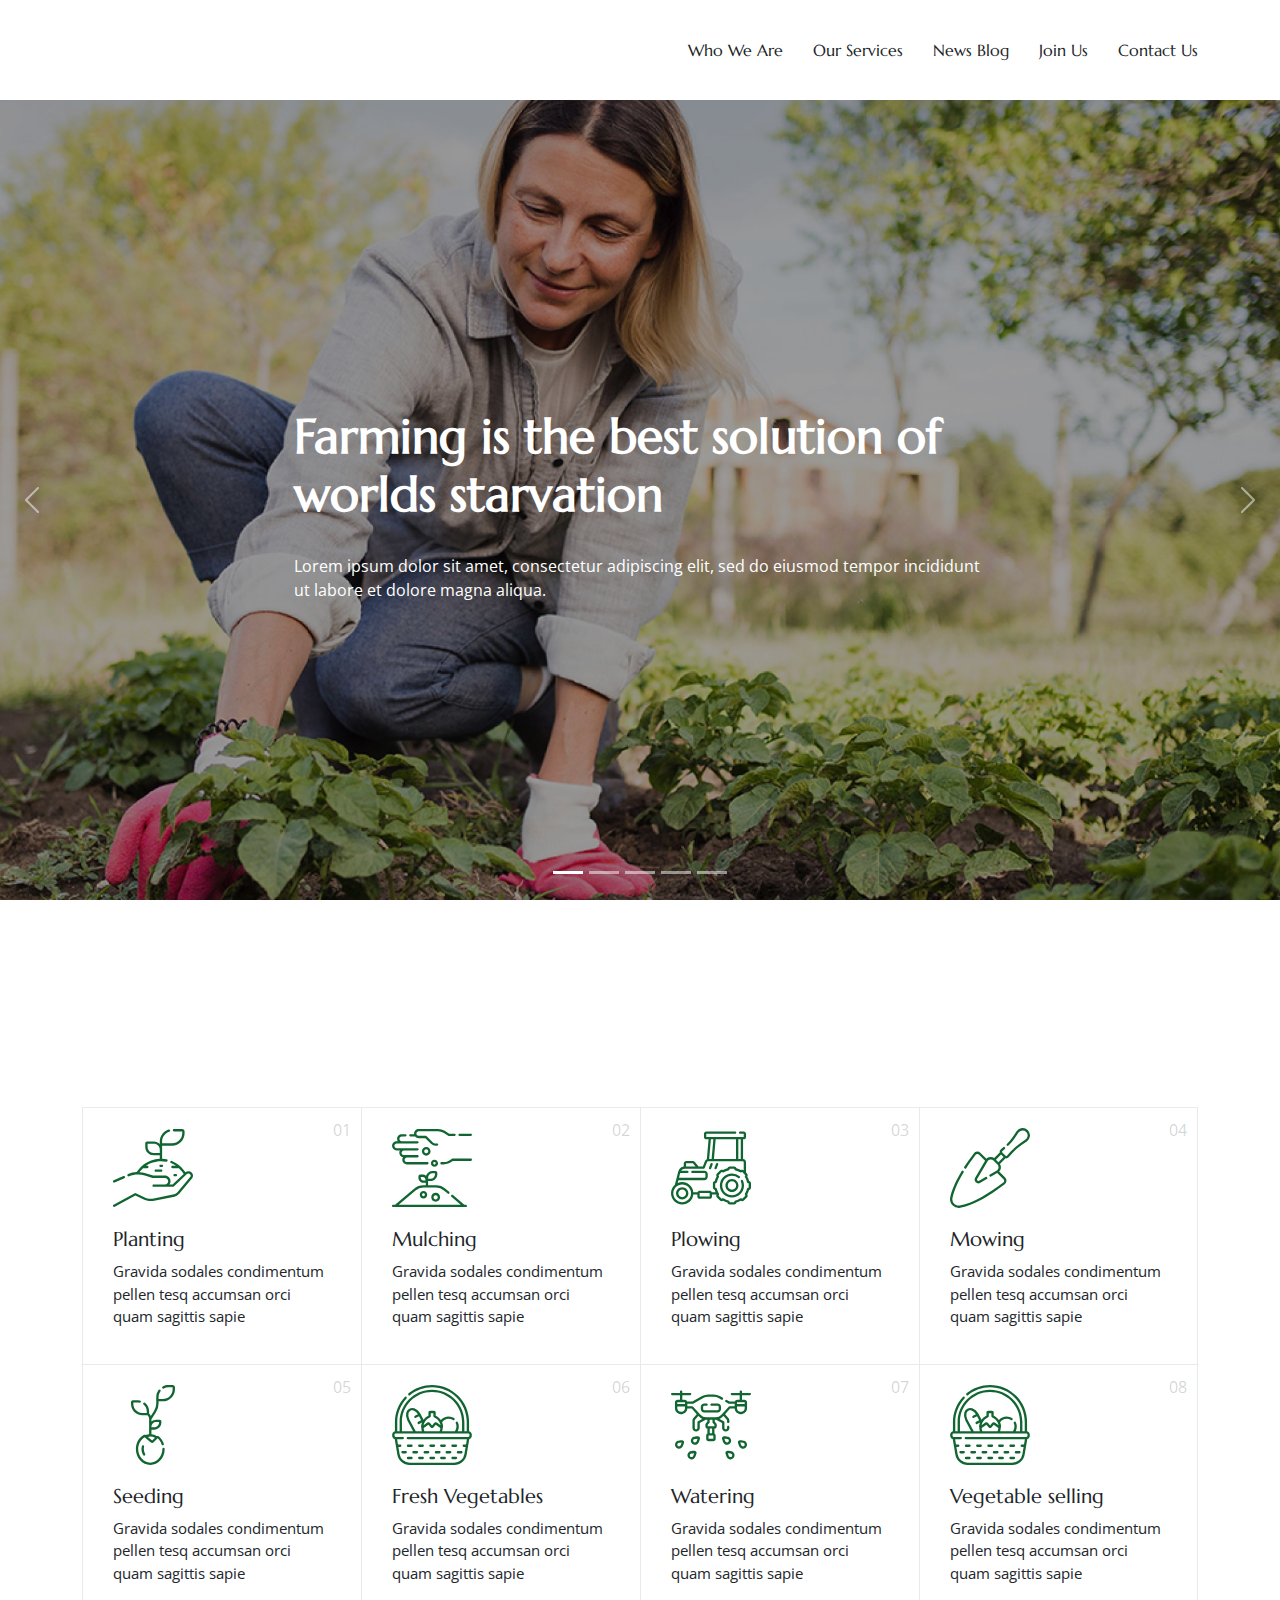
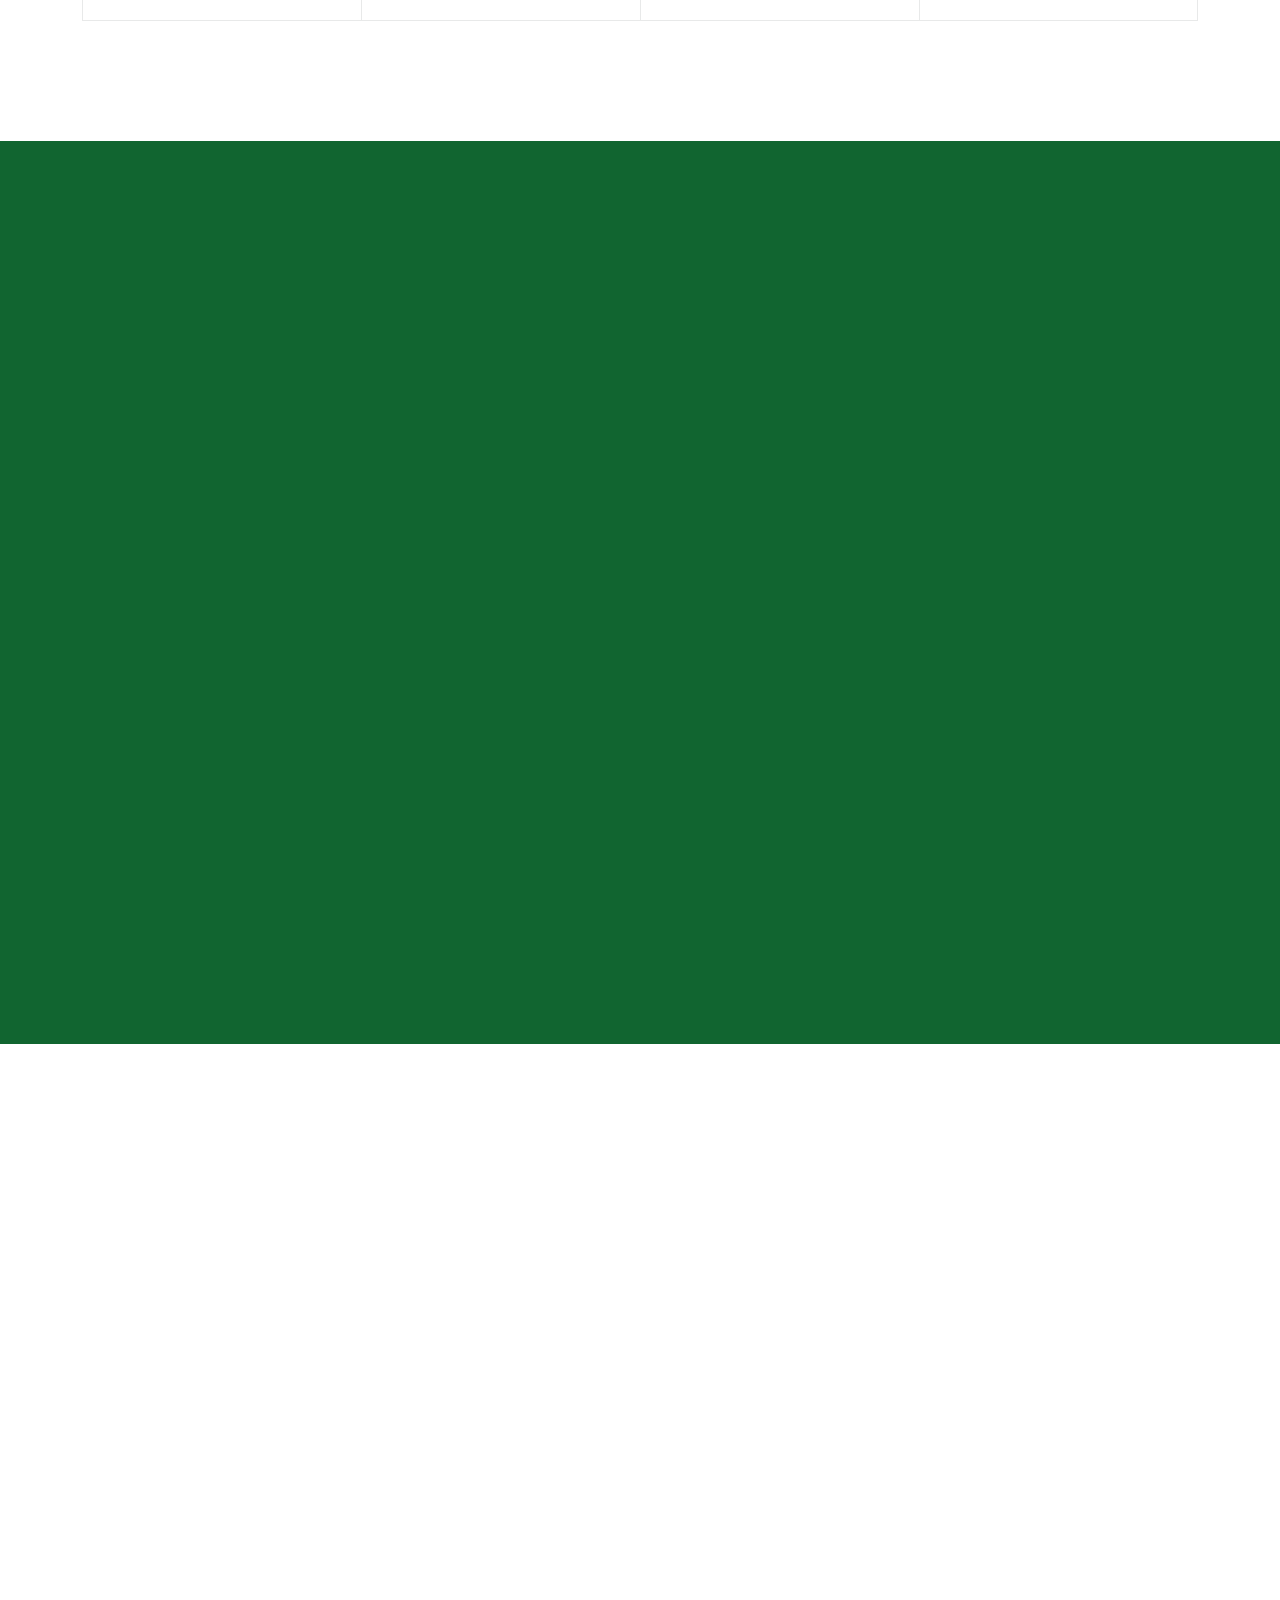
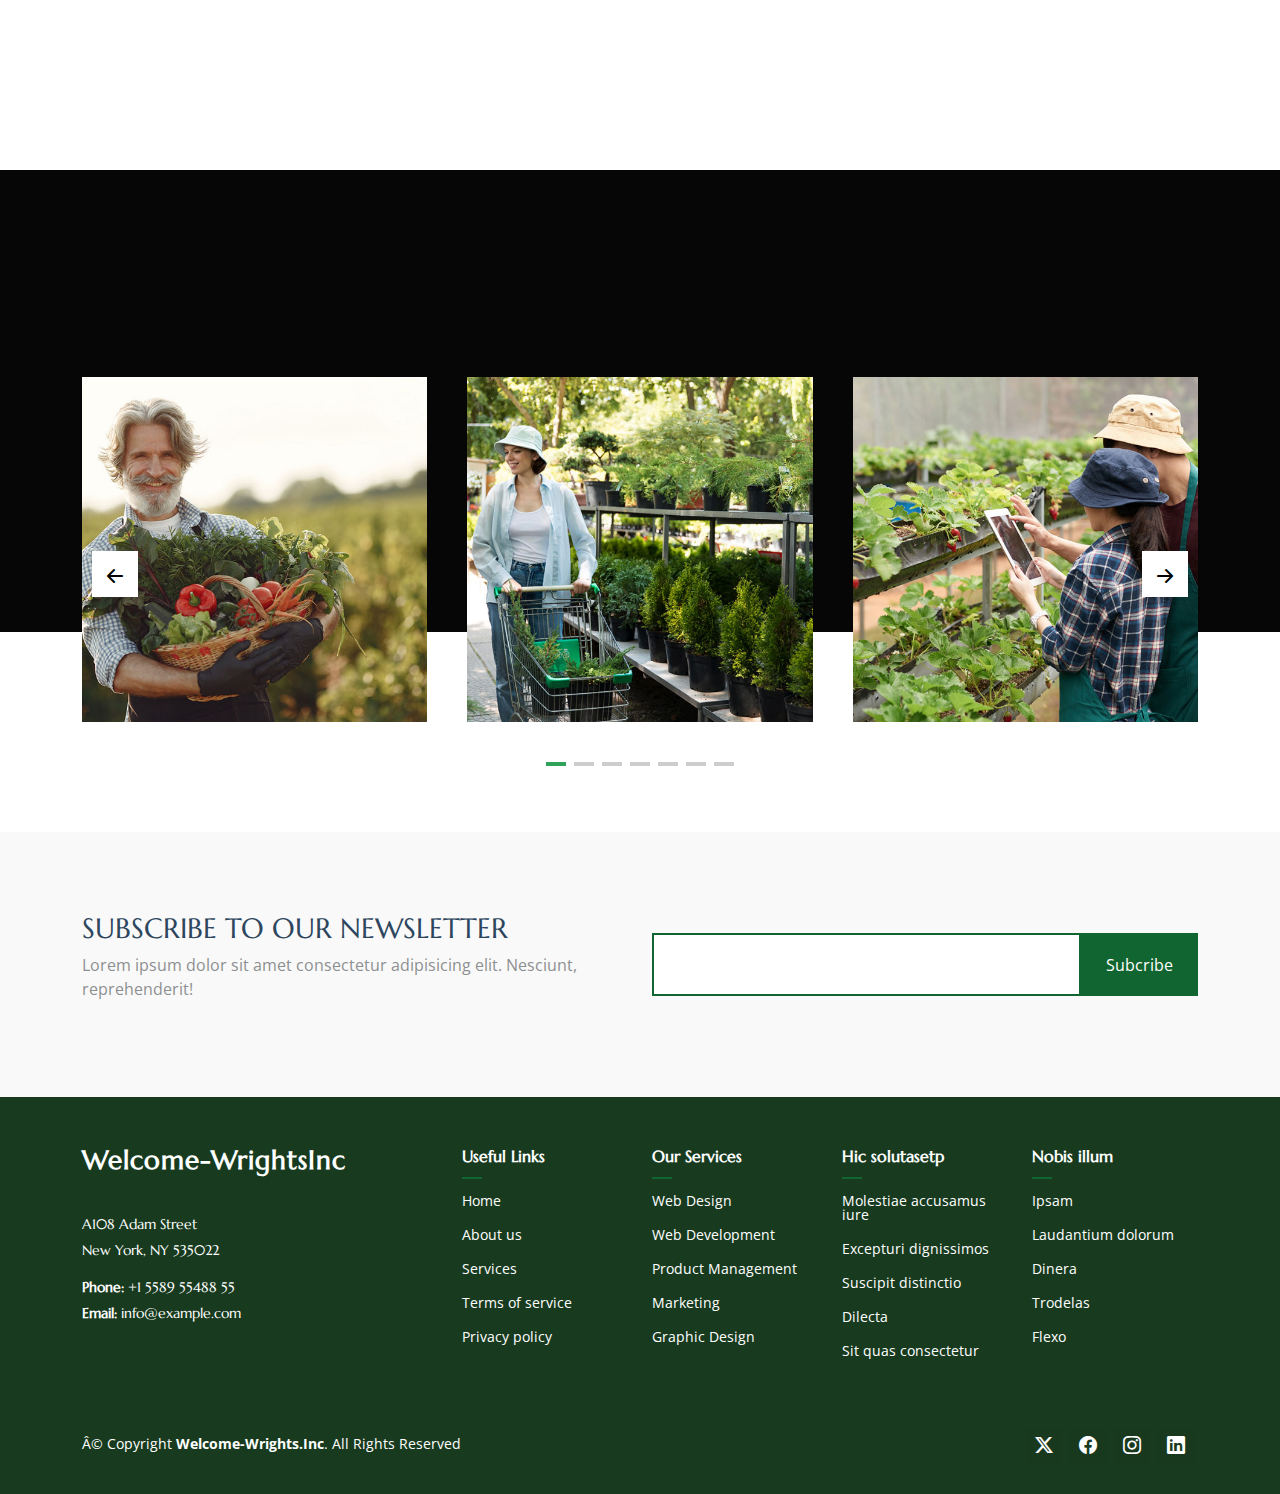
==== commit bf8da3c4: "nepwush" ====
--- a/index.html
+++ b/index.html
@@ -595,9 +595,9 @@
 
   </main>
 
-  <footer id="footer" class="footer dark-background">
-
-    <div class="footer-top">
+  <footer id="footer" class="footer" style="background-color: #183b1f;">
+
+    <div class="footer-top" style="background-color: #183b1f;">
       <div class="container">
         <div class="row gy-4">
           <div class="col-lg-4 col-md-6 footer-about">
--- a/assets/css/main.css
+++ b/assets/css/main.css
@@ -491,7 +491,7 @@
 # Global Footer
 --------------------------------------------------------------*/
 .footer {
-  color: var(--default-color);
+  color: #fff;
   background-color: var(--background-color);
   font-size: 14px;
   position: relative;
@@ -500,6 +500,7 @@
 .footer .footer-top {
   background-color: color-mix(in srgb, var(--background-color), white 5%);
   padding-top: 50px;
+  color: #fff;
 }
 
 .footer .footer-about .logo {
@@ -516,12 +517,14 @@
   color: var(--heading-color);
   font-family: var(--heading-font);
   font-size: 26px;
+  color: #fff;
   font-weight: 700;
   letter-spacing: 1px;
 }
 
 .footer .footer-about p {
   font-size: 14px;
+  color: #fff;
   font-family: var(--heading-font);
 }
 
@@ -529,12 +532,14 @@
   font-size: 16px;
   font-weight: 600;
   position: relative;
+  color: #fff;
   padding-bottom: 12px;
   margin-bottom: 15px;
 }
 
 .footer h4::after {
   content: "";
+  color: #fff;
   position: absolute;
   display: block;
   width: 20px;
@@ -546,10 +551,12 @@
 
 .footer .footer-links {
   margin-bottom: 30px;
+  color: #fff;
 }
 
 .footer .footer-links ul {
   list-style: none;
+  color: #fff;
   padding: 0;
   margin: 0;
 }
@@ -563,6 +570,7 @@
 .footer .footer-links ul li {
   padding: 10px 0;
   display: flex;
+  color: #fff;
   align-items: center;
 }
 
@@ -571,24 +579,27 @@
 }
 
 .footer .footer-links ul a {
-  color: color-mix(in srgb, var(--default-color), transparent 30%);
+  color: #fff;
   display: inline-block;
   line-height: 1;
 }
 
 .footer .footer-links ul a:hover {
-  color: var(--accent-color);
+  color: #fff;
 }
 
 .footer .footer-contact p {
+  color: #fff;
   margin-bottom: 5px;
 }
 
 .footer .copyright {
+  color: #fff;
   padding: 30px 0;
 }
 
 .footer .copyright p {
+  color: #fff;
   margin-bottom: 0;
 }
 
@@ -601,10 +612,10 @@
   font-size: 18px;
   display: inline-block;
   background: color-mix(in srgb, var(--default-color), transparent 92%);
-  color: var(--accent-color);
   line-height: 1;
   padding: 8px 0;
   margin-right: 4px;
+  color: #fff;
   border-radius: 4px;
   text-align: center;
   width: 36px;
@@ -613,7 +624,7 @@
 }
 
 .footer .social-links a:hover {
-  color: var(--contrast-color);
+  color: #fff;
   background: var(--accent-color);
   text-decoration: none;
 }
